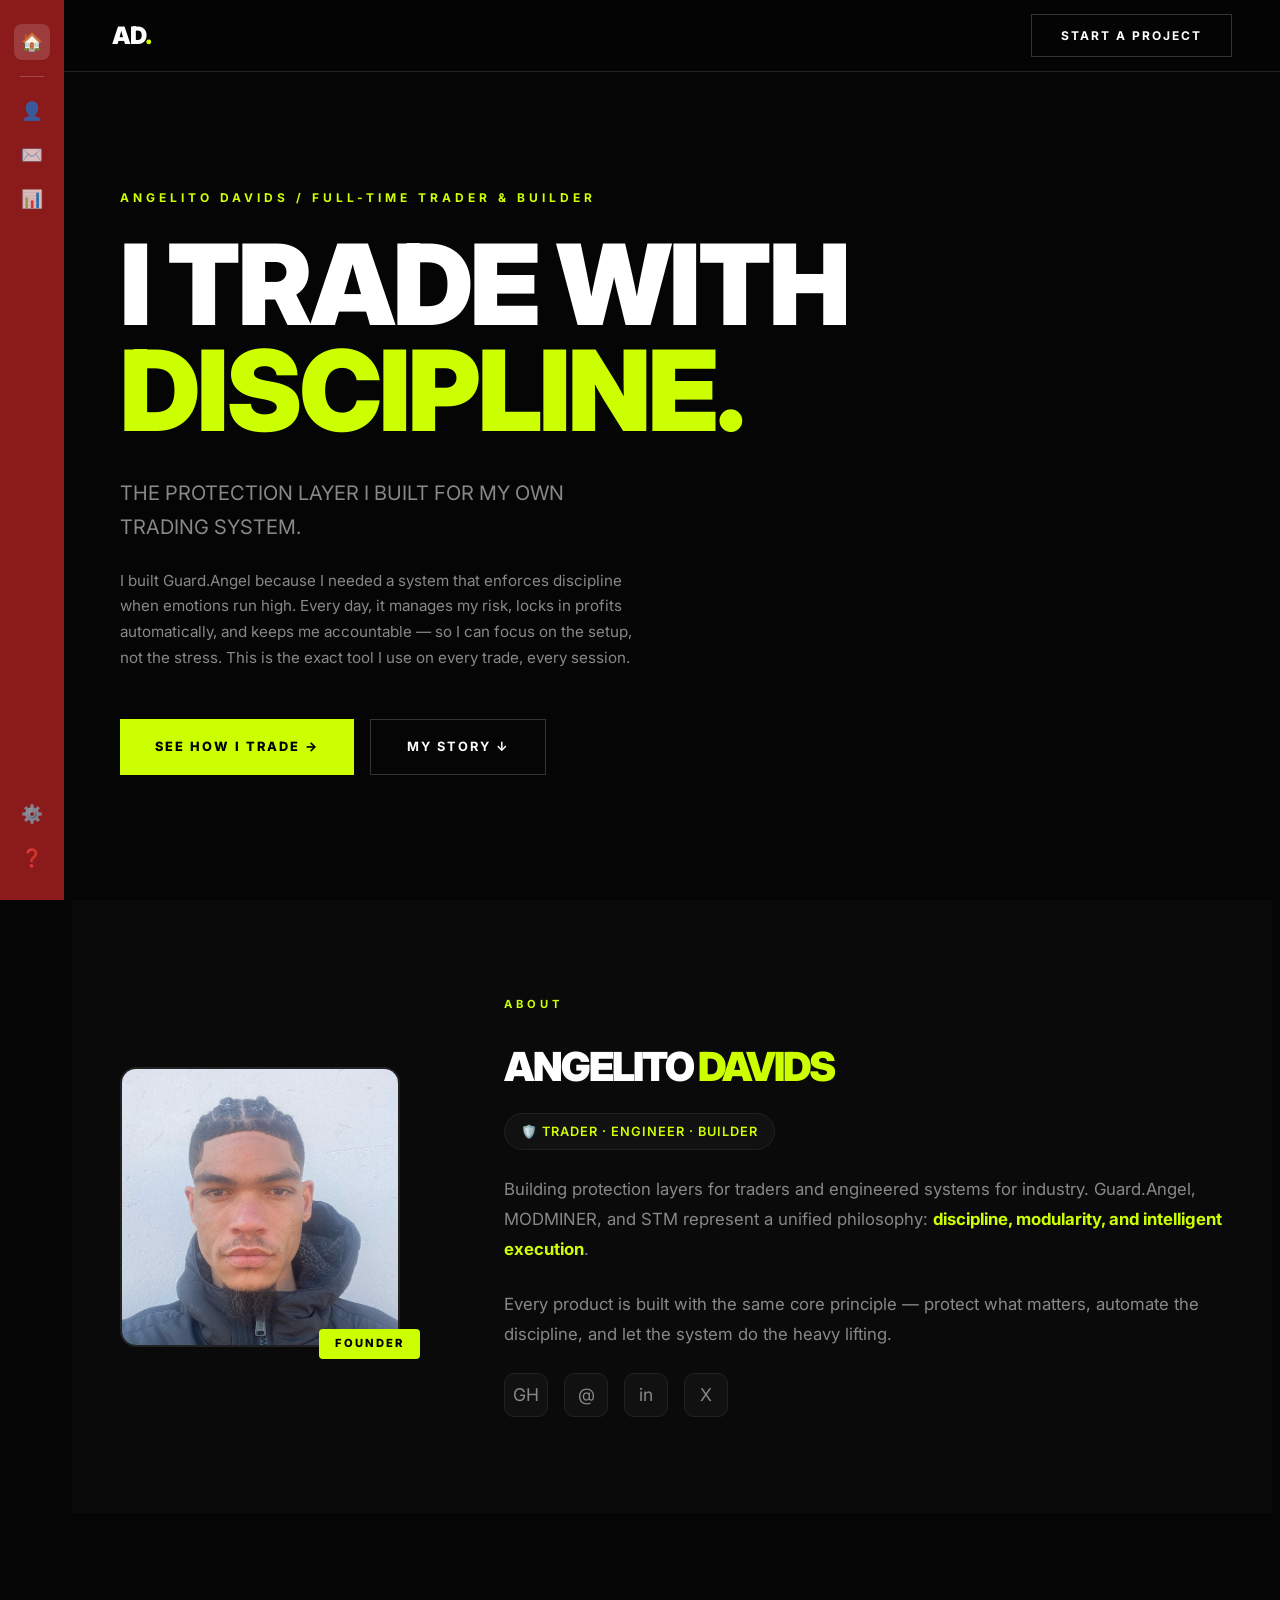
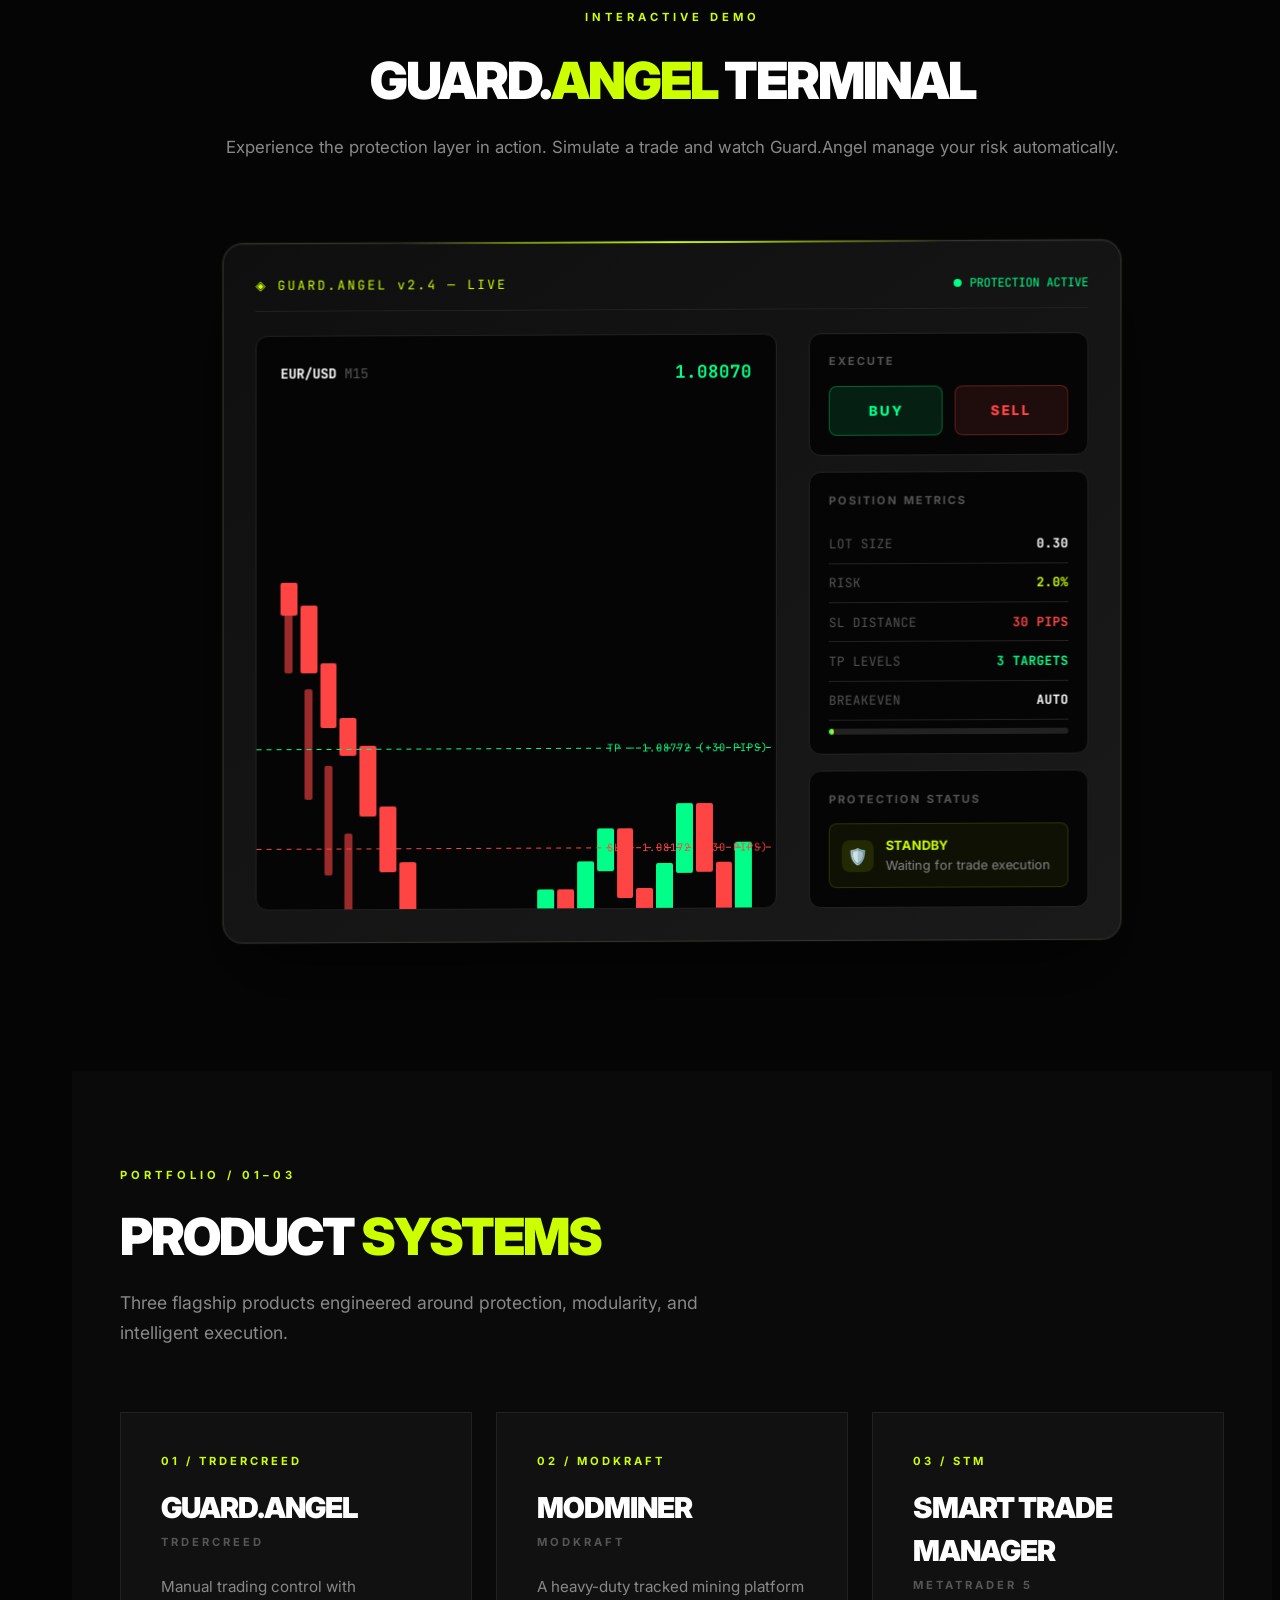
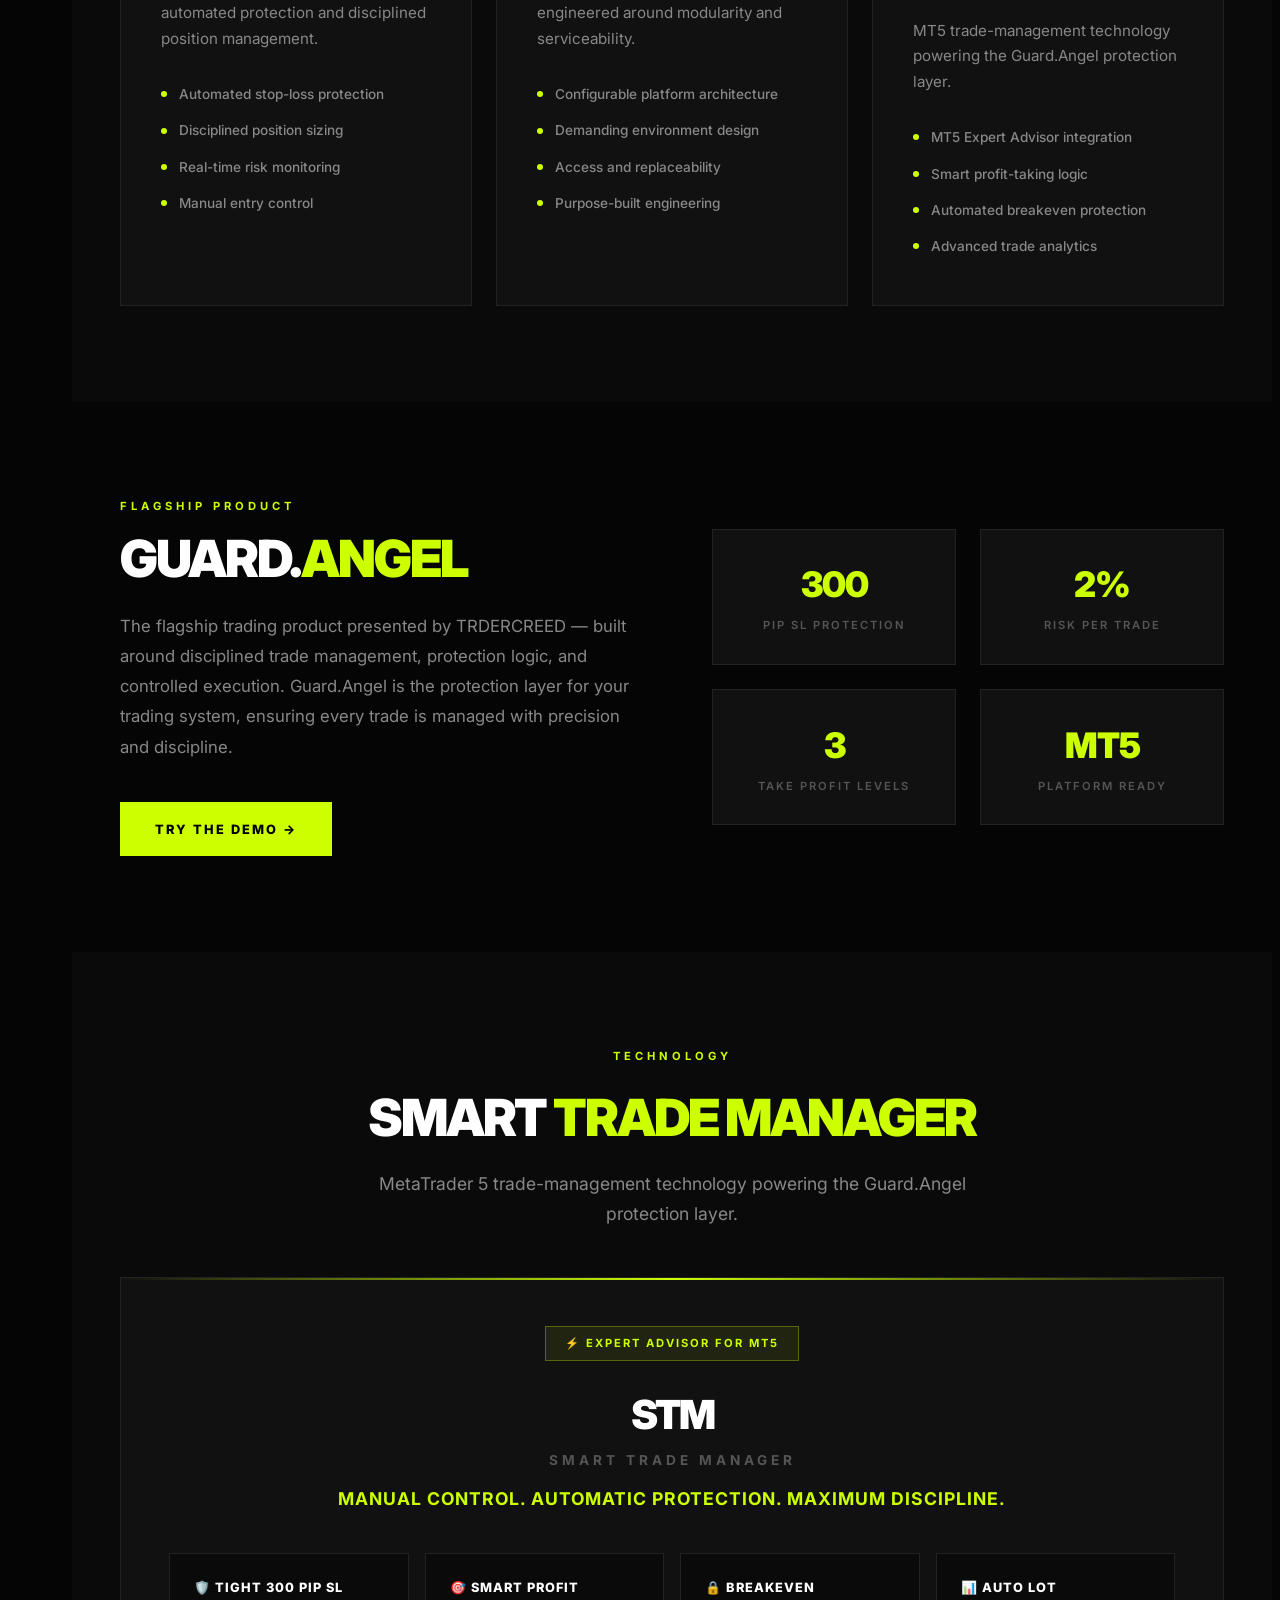
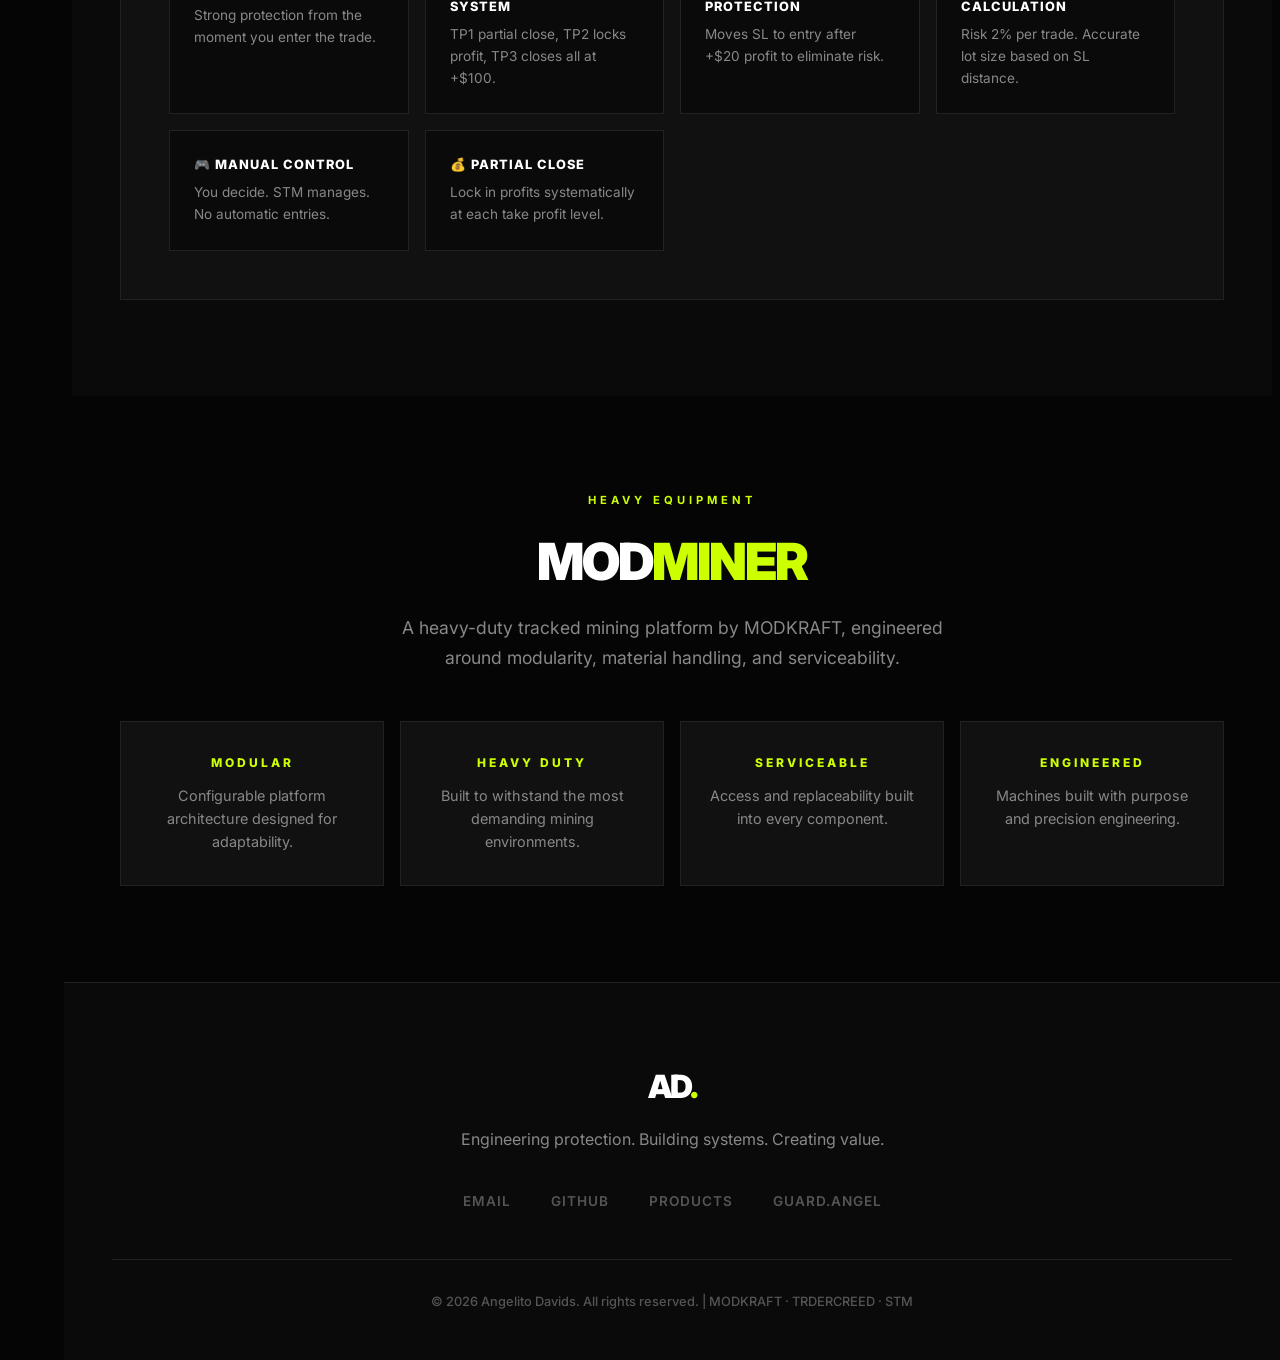
==== index (5).html @ 9dffc749 "Add files via upload" ====
<!DOCTYPE html>
<html lang="en">
<head>
    <meta charset="UTF-8">
    <meta name="viewport" content="width=device-width, initial-scale=1.0">
    <title>Angelito Davids | Guard.Angel · MODMINER · STM</title>
    <meta name="description" content="Guard.Angel trading protection, MODMINER modular mining platforms, and STM Smart Trade Manager. Built to protect.">
    <meta name="author" content="Angelito Davids">
    <meta property="og:title" content="Angelito Davids | Guard.Angel · MODMINER · STM">
    <meta property="og:description" content="The protection layer for your trading system.">
    <meta property="og:type" content="website">
    <link rel="icon" href="data:image/svg+xml,<svg xmlns=%22http://www.w3.org/2000/svg%22 viewBox=%220 0 100 100%22><text y=%22.9em%22 font-size=%2290%22>🛡️</text></svg>">
    <link rel="preconnect" href="https://fonts.googleapis.com">
    <link rel="preconnect" href="https://fonts.gstatic.com" crossorigin>
    <link href="https://fonts.googleapis.com/css2?family=Inter:wght@300;400;500;600;700;800;900&family=JetBrains+Mono:wght@400;500;700&display=swap" rel="stylesheet">
    <style>
        :root {
            --bg: #050505;
            --bg-elevated: #0a0a0a;
            --surface: #111111;
            --surface-hover: #1a1a1a;
            --lime: #ccff00;
            --lime-dim: #aacc00;
            --lime-glow: rgba(204,255,0,0.15);
            --text: #ffffff;
            --text-dim: #888888;
            --text-muted: #555555;
            --border: #222222;
            --border-light: #333333;
            --red: #ff4444;
            --green: #00ff88;
            --red-sidebar: #8b1a1a;
        }

        * { margin: 0; padding: 0; box-sizing: border-box; }
        html { scroll-behavior: smooth; }

        body {
            font-family: 'Inter', -apple-system, BlinkMacSystemFont, sans-serif;
            background: var(--bg);
            color: var(--text);
            line-height: 1.5;
            overflow-x: hidden;
            -webkit-font-smoothing: antialiased;
        }

        /* ===== SIDEBAR ===== */
        .sidebar {
            position: fixed;
            left: 0; top: 0; bottom: 0;
            width: 64px;
            background: var(--red-sidebar);
            z-index: 1000;
            display: flex;
            flex-direction: column;
            align-items: center;
            padding: 1.5rem 0;
            gap: 1.5rem;
        }
        .sidebar-icon {
            width: 36px; height: 36px;
            display: flex; align-items: center; justify-content: center;
            border-radius: 8px;
            color: rgba(255,255,255,0.7);
            font-size: 1.1rem;
            cursor: pointer;
            transition: all 0.2s;
        }
        .sidebar-icon:hover { background: rgba(255,255,255,0.1); color: #fff; }
        .sidebar-icon.active { background: rgba(255,255,255,0.15); color: #fff; }
        .sidebar-top { display: flex; flex-direction: column; gap: 0.5rem; align-items: center; }
        .sidebar-divider { width: 24px; height: 1px; background: rgba(255,255,255,0.2); margin: 0.5rem 0; }
        .sidebar-bottom { margin-top: auto; display: flex; flex-direction: column; gap: 0.5rem; align-items: center; }

        /* ===== MAIN LAYOUT ===== */
        .main { margin-left: 64px; }

        /* ===== NAVBAR ===== */
        .navbar {
            position: fixed;
            top: 0; left: 64px; right: 0;
            height: 72px;
            background: rgba(5,5,5,0.9);
            backdrop-filter: blur(20px);
            border-bottom: 1px solid var(--border);
            z-index: 999;
            display: flex;
            align-items: center;
            justify-content: space-between;
            padding: 0 3rem;
        }
        .logo { font-size: 1.5rem; font-weight: 900; letter-spacing: -1px; color: #fff; }
        .logo span { color: var(--lime); }
        .nav-cta {
            padding: 0.7rem 1.8rem;
            border: 1px solid var(--border-light);
            background: transparent;
            color: #fff;
            font-size: 0.75rem;
            font-weight: 700;
            letter-spacing: 2px;
            text-transform: uppercase;
            cursor: pointer;
            transition: all 0.3s;
            text-decoration: none;
        }
        .nav-cta:hover { border-color: var(--lime); color: var(--lime); }

        /* ===== HERO ===== */
        .hero {
            min-height: 100vh;
            display: flex;
            align-items: center;
            padding: 8rem 3rem 4rem;
            position: relative;
            background: var(--bg);
        }
        .hero-content { max-width: 900px; }
        .hero-label {
            font-size: 0.75rem; font-weight: 700; letter-spacing: 4px;
            text-transform: uppercase; color: var(--lime); margin-bottom: 1.5rem; display: block;
        }
        .hero-title {
            font-size: clamp(3.5rem, 9vw, 7rem);
            font-weight: 900; line-height: 0.95; letter-spacing: -3px; margin-bottom: 2rem;
        }
        .hero-title .white { color: #fff; display: block; }
        .hero-title .lime { color: var(--lime); display: block; }
        .hero-subtitle {
            font-size: clamp(1rem, 2vw, 1.25rem);
            color: var(--text-dim); max-width: 520px; line-height: 1.7;
            margin-bottom: 3rem; font-weight: 400;
        }
        .hero-buttons { display: flex; gap: 1rem; flex-wrap: wrap; }
        .btn-lime {
            display: inline-flex; align-items: center; gap: 0.75rem;
            padding: 1.1rem 2.2rem; background: var(--lime); color: #000;
            font-size: 0.8rem; font-weight: 800; letter-spacing: 2px;
            text-transform: uppercase; text-decoration: none; border: none;
            cursor: pointer; transition: all 0.3s;
        }
        .btn-lime:hover { background: #d4ff1a; transform: translateY(-2px); box-shadow: 0 10px 40px rgba(204,255,0,0.2); }
        .btn-dark {
            display: inline-flex; align-items: center; gap: 0.75rem;
            padding: 1.1rem 2.2rem; background: transparent; color: #fff;
            font-size: 0.8rem; font-weight: 700; letter-spacing: 2px;
            text-transform: uppercase; text-decoration: none;
            border: 1px solid var(--border-light); cursor: pointer; transition: all 0.3s;
        }
        .btn-dark:hover { border-color: var(--lime); color: var(--lime); }

        /* ===== PROFILE SECTION ===== */
        .profile-section {
            background: var(--bg-elevated);
            padding: 6rem 3rem;
        }
        .profile-inner {
            max-width: 1200px; margin: 0 auto;
            display: grid; grid-template-columns: 320px 1fr;
            gap: 4rem; align-items: center;
        }
        .profile-image-wrap {
            position: relative;
        }
        .profile-image {
            width: 280px; height: 280px;
            border-radius: 16px;
            object-fit: cover;
            border: 2px solid var(--border);
            display: block;
        }
        .profile-image-placeholder {
            width: 280px; height: 280px;
            border-radius: 16px;
            background: var(--surface);
            border: 2px dashed var(--border-light);
            display: flex; flex-direction: column;
            align-items: center; justify-content: center;
            color: var(--text-muted);
            font-size: 0.85rem;
            gap: 0.5rem;
        }
        .profile-image-placeholder svg {
            width: 48px; height: 48px;
            stroke: var(--text-muted);
        }
        .profile-image-badge {
            position: absolute;
            bottom: -12px; right: 20px;
            background: var(--lime); color: #000;
            padding: 0.4rem 1rem;
            font-size: 0.7rem; font-weight: 800;
            letter-spacing: 2px; text-transform: uppercase;
            border-radius: 4px;
        }
        .profile-text h2 {
            font-size: 2.5rem; font-weight: 900;
            letter-spacing: -2px; margin-bottom: 1rem;
        }
        .profile-text h2 span { color: var(--lime); }
        .profile-text p {
            color: var(--text-dim); line-height: 1.8;
            font-size: 1.05rem; margin-bottom: 1.5rem;
        }
        .profile-role {
            display: inline-flex; align-items: center; gap: 0.5rem;
            background: var(--surface); border: 1px solid var(--border);
            padding: 0.5rem 1rem; border-radius: 100px;
            font-size: 0.8rem; color: var(--lime);
            font-weight: 600; letter-spacing: 1px;
            margin-bottom: 1.5rem;
        }
        .profile-socials {
            display: flex; gap: 1rem; margin-top: 1.5rem;
        }
        .profile-socials a {
            width: 44px; height: 44px;
            border-radius: 10px;
            background: var(--surface);
            border: 1px solid var(--border);
            display: flex; align-items: center; justify-content: center;
            color: var(--text-dim);
            text-decoration: none;
            font-size: 1.1rem;
            transition: all 0.3s;
        }
        .profile-socials a:hover {
            border-color: var(--lime); color: var(--lime);
            transform: translateY(-2px);
        }

        /* ===== 3D PANEL SECTION ===== */
        .panel-section {
            background: var(--bg);
            padding: 6rem 3rem;
            perspective: 1200px;
            overflow: hidden;
        }
        .panel-inner {
            max-width: 1200px; margin: 0 auto;
        }
        .panel-header {
            text-align: center; margin-bottom: 3rem;
        }
        .panel-header .section-label { margin-bottom: 1rem; }
        .panel-header h2 {
            font-size: clamp(2rem, 4vw, 3.5rem);
            font-weight: 900; letter-spacing: -2px;
        }
        .panel-header h2 span { color: var(--lime); }
        .panel-header p {
            color: var(--text-dim); margin-top: 1rem;
            font-size: 1.05rem;
        }

        /* 3D Terminal */
        .terminal-3d-wrap {
            display: flex;
            justify-content: center;
            align-items: center;
            padding: 2rem 0;
            transform-style: preserve-3d;
        }
        .terminal-3d {
            width: 100%; max-width: 900px;
            background: linear-gradient(145deg, #0f0f0f, #1a1a1a);
            border: 1px solid var(--border-light);
            border-radius: 20px;
            padding: 2rem;
            position: relative;
            transform: rotateX(5deg) rotateY(-3deg);
            transform-style: preserve-3d;
            box-shadow:
                0 40px 80px rgba(0,0,0,0.6),
                0 0 0 1px rgba(204,255,0,0.05),
                inset 0 1px 0 rgba(255,255,255,0.03);
            transition: transform 0.6s ease;
        }
        .terminal-3d:hover {
            transform: rotateX(2deg) rotateY(-1deg) translateZ(20px);
        }
        .terminal-3d::before {
            content: '';
            position: absolute;
            top: -1px; left: 20%; right: 20%;
            height: 2px;
            background: linear-gradient(90deg, transparent, var(--lime), transparent);
            border-radius: 2px;
        }

        .terminal-header {
            display: flex; justify-content: space-between; align-items: center;
            margin-bottom: 1.5rem;
            padding-bottom: 1rem;
            border-bottom: 1px solid var(--border);
        }
        .terminal-title {
            font-family: 'JetBrains Mono', monospace;
            font-size: 0.8rem; color: var(--lime);
            letter-spacing: 2px;
        }
        .terminal-status {
            display: flex; align-items: center; gap: 0.5rem;
            font-size: 0.75rem; color: var(--green);
            font-family: 'JetBrains Mono', monospace;
        }
        .status-dot {
            width: 8px; height: 8px;
            background: var(--green);
            border-radius: 50%;
            animation: pulse 2s infinite;
        }
        @keyframes pulse {
            0%, 100% { opacity: 1; }
            50% { opacity: 0.4; }
        }

        .terminal-body {
            display: grid;
            grid-template-columns: 1fr 280px;
            gap: 2rem;
        }

        /* Chart Area */
        .chart-area {
            background: var(--bg);
            border-radius: 12px;
            border: 1px solid var(--border);
            padding: 1.5rem;
            position: relative;
            overflow: hidden;
            min-height: 320px;
        }
        .chart-header {
            display: flex; justify-content: space-between; align-items: center;
            margin-bottom: 1rem;
        }
        .chart-pair {
            font-family: 'JetBrains Mono', monospace;
            font-size: 0.85rem; font-weight: 700;
            color: #fff;
        }
        .chart-pair span { color: var(--text-muted); font-weight: 400; }
        .chart-price {
            font-family: 'JetBrains Mono', monospace;
            font-size: 1.1rem; font-weight: 700;
        }
        .chart-price.up { color: var(--green); }
        .chart-price.down { color: var(--red); }

        .chart-canvas {
            position: relative;
            height: 220px;
            display: flex;
            align-items: flex-end;
            gap: 3px;
            padding-bottom: 30px;
        }
        .candle {
            flex: 1;
            min-width: 8px;
            border-radius: 2px;
            position: relative;
            transition: all 0.3s;
        }
        .candle.green { background: var(--green); }
        .candle.red { background: var(--red); }
        .candle.wick {
            position: absolute;
            width: 1px;
            left: 50%;
            transform: translateX(-50%);
            background: inherit;
            opacity: 0.6;
        }

        .sl-line, .tp-line {
            position: absolute;
            left: 0; right: 0;
            height: 1px;
            font-family: 'JetBrains Mono', monospace;
            font-size: 0.65rem;
            padding: 0 8px;
            display: flex;
            align-items: center;
            justify-content: flex-end;
            letter-spacing: 1px;
        }
        .sl-line {
            background: repeating-linear-gradient(90deg, var(--red) 0, var(--red) 5px, transparent 5px, transparent 10px);
            color: var(--red);
            bottom: 60px;
        }
        .tp-line {
            background: repeating-linear-gradient(90deg, var(--green) 0, var(--green) 5px, transparent 5px, transparent 10px);
            color: var(--green);
            bottom: 160px;
        }
        .entry-line {
            position: absolute;
            left: 0; right: 0;
            height: 1px;
            background: var(--lime);
            bottom: 100px;
            font-family: 'JetBrains Mono', monospace;
            font-size: 0.65rem;
            color: var(--lime);
            display: flex;
            align-items: center;
            justify-content: flex-end;
            padding: 0 8px;
            letter-spacing: 1px;
            box-shadow: 0 0 10px rgba(204,255,0,0.3);
        }

        /* Control Panel */
        .control-panel {
            display: flex; flex-direction: column; gap: 1rem;
        }
        .panel-card {
            background: var(--bg);
            border: 1px solid var(--border);
            border-radius: 12px;
            padding: 1.2rem;
        }
        .panel-card h4 {
            font-size: 0.7rem; font-weight: 700;
            letter-spacing: 2px; text-transform: uppercase;
            color: var(--text-muted); margin-bottom: 1rem;
        }

        .trade-btns {
            display: grid; grid-template-columns: 1fr 1fr; gap: 0.75rem;
        }
        .trade-btn {
            padding: 1rem;
            border: none; border-radius: 8px;
            font-family: 'Inter', sans-serif;
            font-size: 0.85rem; font-weight: 800;
            letter-spacing: 2px; text-transform: uppercase;
            cursor: pointer;
            transition: all 0.3s;
            position: relative;
            overflow: hidden;
        }
        .trade-btn.buy {
            background: rgba(0,255,136,0.1);
            color: var(--green);
            border: 1px solid rgba(0,255,136,0.3);
        }
        .trade-btn.buy:hover {
            background: rgba(0,255,136,0.2);
            box-shadow: 0 0 20px rgba(0,255,136,0.2);
        }
        .trade-btn.sell {
            background: rgba(255,68,68,0.1);
            color: var(--red);
            border: 1px solid rgba(255,68,68,0.3);
        }
        .trade-btn.sell:hover {
            background: rgba(255,68,68,0.2);
            box-shadow: 0 0 20px rgba(255,68,68,0.2);
        }
        .trade-btn:active { transform: scale(0.97); }

        .metric-row {
            display: flex; justify-content: space-between;
            padding: 0.6rem 0;
            border-bottom: 1px solid var(--border);
            font-family: 'JetBrains Mono', monospace;
            font-size: 0.8rem;
        }
        .metric-row:last-child { border-bottom: none; }
        .metric-label { color: var(--text-muted); }
        .metric-value { color: #fff; font-weight: 700; }
        .metric-value.lime { color: var(--lime); }
        .metric-value.green { color: var(--green); }
        .metric-value.red { color: var(--red); }

        .risk-bar-wrap {
            margin-top: 0.5rem;
        }
        .risk-bar-bg {
            height: 6px;
            background: var(--border);
            border-radius: 3px;
            overflow: hidden;
        }
        .risk-bar-fill {
            height: 100%;
            width: 2%;
            background: linear-gradient(90deg, var(--green), var(--lime));
            border-radius: 3px;
            transition: width 0.5s ease;
        }

        .protection-status {
            display: flex; align-items: center; gap: 0.75rem;
            padding: 0.75rem;
            background: rgba(204,255,0,0.05);
            border: 1px solid rgba(204,255,0,0.15);
            border-radius: 8px;
            margin-top: 0.5rem;
        }
        .protection-status .icon {
            width: 32px; height: 32px;
            background: rgba(204,255,0,0.1);
            border-radius: 8px;
            display: flex; align-items: center; justify-content: center;
            font-size: 1rem;
        }
        .protection-status .text {
            font-size: 0.8rem; color: var(--text-dim);
        }
        .protection-status .text strong {
            color: var(--lime); display: block;
        }

        /* Active Trade Overlay */
        .trade-overlay {
            position: absolute;
            top: 0; left: 0; right: 0; bottom: 0;
            background: rgba(5,5,5,0.85);
            backdrop-filter: blur(4px);
            display: flex;
            flex-direction: column;
            align-items: center;
            justify-content: center;
            gap: 1rem;
            opacity: 0;
            pointer-events: none;
            transition: opacity 0.4s;
            border-radius: 12px;
            z-index: 10;
        }
        .trade-overlay.active {
            opacity: 1;
            pointer-events: all;
        }
        .trade-overlay h3 {
            font-size: 1.2rem; color: var(--lime);
            letter-spacing: 2px;
        }
        .trade-overlay .pnl {
            font-family: 'JetBrains Mono', monospace;
            font-size: 2rem; font-weight: 900;
        }
        .trade-overlay .pnl.positive { color: var(--green); }
        .trade-overlay .pnl.negative { color: var(--red); }
        .close-trade-btn {
            padding: 0.8rem 2rem;
            background: var(--lime); color: #000;
            border: none; border-radius: 8px;
            font-weight: 800; letter-spacing: 2px;
            text-transform: uppercase; cursor: pointer;
            font-size: 0.75rem;
        }

        /* ===== SECTIONS ===== */
        section { padding: 6rem 3rem; max-width: 1200px; margin: 0 auto; }
        .section-label {
            font-size: 0.7rem; font-weight: 700; letter-spacing: 4px;
            text-transform: uppercase; color: var(--lime);
            margin-bottom: 1.5rem; display: block;
        }
        .section-title {
            font-size: clamp(2rem, 4vw, 3.5rem);
            font-weight: 900; letter-spacing: -2px; line-height: 1.1; margin-bottom: 1.5rem;
        }
        .section-title .lime { color: var(--lime); }
        .section-desc { color: var(--text-dim); font-size: 1.1rem; line-height: 1.7; max-width: 600px; }

        /* ===== PRODUCTS ===== */
        .products { background: var(--bg-elevated); }
        .products-grid {
            display: grid;
            grid-template-columns: repeat(auto-fit, minmax(320px, 1fr));
            gap: 1.5rem; margin-top: 4rem;
        }
        .product-card {
            background: var(--surface); border: 1px solid var(--border);
            padding: 2.5rem; transition: all 0.4s ease; position: relative;
        }
        .product-card::before {
            content: ''; position: absolute; top: 0; left: 0;
            width: 100%; height: 2px; background: var(--lime);
            transform: scaleX(0); transform-origin: left;
            transition: transform 0.4s ease;
        }
        .product-card:hover::before { transform: scaleX(1); }
        .product-card:hover { border-color: var(--border-light); background: var(--surface-hover); }
        .product-number {
            font-size: 0.7rem; font-weight: 700; letter-spacing: 3px;
            color: var(--lime); margin-bottom: 1rem; display: block;
        }
        .product-card h3 {
            font-size: 1.8rem; font-weight: 900; letter-spacing: -1px; margin-bottom: 0.3rem;
        }
        .product-card .brand {
            font-size: 0.7rem; font-weight: 700; letter-spacing: 3px;
            color: var(--text-muted); text-transform: uppercase;
            margin-bottom: 1.5rem; display: block;
        }
        .product-card p { color: var(--text-dim); line-height: 1.7; font-size: 0.95rem; margin-bottom: 1.5rem; }
        .product-features { list-style: none; }
        .product-features li {
            padding: 0.5rem 0; color: var(--text-dim); font-size: 0.85rem;
            display: flex; align-items: center; gap: 0.75rem; font-weight: 500;
        }
        .product-features li::before {
            content: ''; width: 6px; height: 6px;
            background: var(--lime); border-radius: 50%; flex-shrink: 0;
        }

        /* ===== GUARD.ANGEL FEATURE ===== */
        .guard-section { background: var(--bg); padding: 6rem 3rem; }
        .guard-inner {
            max-width: 1200px; margin: 0 auto;
            display: grid; grid-template-columns: 1fr 1fr;
            gap: 5rem; align-items: center;
        }
        .guard-text .section-label { margin-bottom: 1rem; }
        .guard-text .section-title { margin-bottom: 1.5rem; }
        .guard-text p { color: var(--text-dim); line-height: 1.8; font-size: 1.05rem; margin-bottom: 2.5rem; }
        .guard-stats { display: grid; grid-template-columns: repeat(2, 1fr); gap: 1.5rem; }
        .stat-box {
            background: var(--surface); border: 1px solid var(--border);
            padding: 1.8rem; text-align: center; transition: all 0.3s;
        }
        .stat-box:hover { border-color: var(--lime); }
        .stat-number {
            font-size: 2.2rem; font-weight: 900; color: var(--lime);
            display: block; letter-spacing: -1px;
        }
        .stat-label {
            font-size: 0.7rem; color: var(--text-muted);
            text-transform: uppercase; letter-spacing: 2px;
            font-weight: 600; margin-top: 0.5rem;
        }

        /* ===== STM ===== */
        .stm-section { background: var(--bg-elevated); }
        .stm-visual {
            background: var(--surface); border: 1px solid var(--border);
            padding: 3rem; margin-top: 3rem; text-align: center; position: relative;
        }
        .stm-visual::before {
            content: ''; position: absolute; top: 0; left: 0; right: 0;
            height: 2px;
            background: linear-gradient(90deg, transparent, var(--lime), transparent);
        }
        .stm-badge {
            display: inline-flex; align-items: center; gap: 0.5rem;
            background: rgba(204,255,0,0.08); border: 1px solid rgba(204,255,0,0.3);
            color: var(--lime); padding: 0.5rem 1.2rem;
            font-size: 0.7rem; font-weight: 700; letter-spacing: 2px;
            text-transform: uppercase; margin-bottom: 1.5rem;
        }
        .stm-visual h3 { font-size: 2.5rem; font-weight: 900; letter-spacing: -2px; margin-bottom: 0.3rem; }
        .stm-visual .stm-sub { color: var(--text-muted); font-size: 0.85rem; font-weight: 700; letter-spacing: 4px; text-transform: uppercase; margin-bottom: 1rem; }
        .stm-tagline { color: var(--lime); font-size: 1.1rem; font-weight: 700; letter-spacing: 1px; text-transform: uppercase; margin-bottom: 2.5rem; }
        .stm-grid {
            display: grid; grid-template-columns: repeat(auto-fit, minmax(220px, 1fr));
            gap: 1rem; text-align: left; margin-top: 2rem;
        }
        .stm-item { background: var(--bg-elevated); border: 1px solid var(--border); padding: 1.5rem; transition: all 0.3s; }
        .stm-item:hover { border-color: var(--lime); }
        .stm-item h4 { font-size: 0.8rem; font-weight: 800; letter-spacing: 1px; text-transform: uppercase; color: #fff; margin-bottom: 0.5rem; }
        .stm-item p { color: var(--text-dim); font-size: 0.85rem; line-height: 1.6; }

        /* ===== MODMINER ===== */
        .modminer-section { background: var(--bg); }
        .modminer-grid { display: grid; grid-template-columns: repeat(4, 1fr); gap: 1rem; margin-top: 3rem; }
        .mod-item {
            background: var(--surface); border: 1px solid var(--border);
            padding: 2rem 1.5rem; text-align: center; transition: all 0.3s;
        }
        .mod-item:hover { border-color: var(--lime); transform: translateY(-3px); }
        .mod-item h4 { font-size: 0.75rem; font-weight: 800; letter-spacing: 3px; text-transform: uppercase; color: var(--lime); margin-bottom: 0.75rem; }
        .mod-item p { color: var(--text-dim); font-size: 0.9rem; line-height: 1.6; }

        /* ===== FOOTER ===== */
        footer {
            background: var(--bg-elevated); border-top: 1px solid var(--border);
            padding: 5rem 3rem 3rem; margin-left: 64px;
        }
        .footer-inner { max-width: 1200px; margin: 0 auto; text-align: center; }
        .footer-logo { font-size: 2rem; font-weight: 900; letter-spacing: -2px; color: #fff; margin-bottom: 1rem; }
        .footer-logo span { color: var(--lime); }
        .footer-tagline { color: var(--text-dim); margin-bottom: 2.5rem; font-size: 1rem; }
        .footer-links { display: flex; justify-content: center; gap: 2.5rem; margin-bottom: 3rem; flex-wrap: wrap; }
        .footer-links a { color: var(--text-muted); text-decoration: none; font-size: 0.85rem; font-weight: 600; letter-spacing: 1px; text-transform: uppercase; transition: color 0.3s; }
        .footer-links a:hover { color: var(--lime); }
        .footer-bottom { border-top: 1px solid var(--border); padding-top: 2rem; color: var(--text-muted); font-size: 0.8rem; font-weight: 500; }

        /* ===== ANIMATIONS ===== */
        .fade-up { opacity: 0; transform: translateY(40px); transition: opacity 0.8s ease, transform 0.8s ease; }
        .fade-up.visible { opacity: 1; transform: translateY(0); }

        /* ===== RESPONSIVE ===== */
        @media (max-width: 1024px) {
            .terminal-body { grid-template-columns: 1fr; }
            .profile-inner { grid-template-columns: 1fr; text-align: center; }
            .profile-image-wrap { display: flex; justify-content: center; }
            .profile-socials { justify-content: center; }
            .guard-inner { grid-template-columns: 1fr; gap: 3rem; }
        }
        @media (max-width: 900px) {
            .sidebar { display: none; }
            .main { margin-left: 0; }
            .navbar { left: 0; }
            footer { margin-left: 0; }
            .modminer-grid { grid-template-columns: repeat(2, 1fr); }
        }
        @media (max-width: 600px) {
            .navbar { padding: 0 1.5rem; }
            section, .hero, .guard-section, .profile-section, .panel-section { padding: 4rem 1.5rem; }
            .hero { padding-top: 5rem; }
            .hero-buttons { flex-direction: column; }
            .btn-lime, .btn-dark { width: 100%; justify-content: center; }
            .modminer-grid { grid-template-columns: 1fr; }
            .guard-stats { grid-template-columns: 1fr; }
            .products-grid { grid-template-columns: 1fr; }
            .terminal-3d { transform: none !important; padding: 1rem; }
            .trade-btns { grid-template-columns: 1fr; }
        }
    </style>
</head>
<body>
    <!-- Sidebar -->
    <aside class="sidebar">
        <div class="sidebar-top">
            <div class="sidebar-icon active" title="Home">🏠</div>
            <div class="sidebar-divider"></div>
            <div class="sidebar-icon" title="Profile">👤</div>
            <div class="sidebar-icon" title="Messages">✉️</div>
            <div class="sidebar-icon" title="Analytics">📊</div>
        </div>
        <div class="sidebar-bottom">
            <div class="sidebar-icon" title="Settings">⚙️</div>
            <div class="sidebar-icon" title="Help">❓</div>
        </div>
    </aside>

    <!-- Main Content -->
    <div class="main">
        <!-- Navbar -->
        <nav class="navbar">
            <div class="logo">AD<span>.</span></div>
            <a href="#contact" class="nav-cta">START A PROJECT</a>
        </nav>

        <!-- Hero -->
        <section class="hero">
            <div class="hero-content">
                <span class="hero-label">ANGELITO DAVIDS / FULL-TIME TRADER & BUILDER</span>
                <h1 class="hero-title">
                    <span class="white">I TRADE WITH</span>
                    <span class="lime">DISCIPLINE.</span>
                </h1>
                <p class="hero-subtitle">THE PROTECTION LAYER I BUILT FOR MY OWN TRADING SYSTEM.</p>
                <p class="hero-subtitle" style="margin-top:-1.5rem; font-size:0.95rem;">I built Guard.Angel because I needed a system that enforces discipline when emotions run high. Every day, it manages my risk, locks in profits automatically, and keeps me accountable — so I can focus on the setup, not the stress. This is the exact tool I use on every trade, every session.</p>
                <div class="hero-buttons">
                    <a href="#panel" class="btn-lime">SEE HOW I TRADE →</a>
                    <a href="#profile" class="btn-dark">MY STORY ↓</a>
                </div>
            </div>
        </section>

        <!-- Profile Section -->
        <section class="profile-section" id="profile">
            <div class="profile-inner">
                <div class="profile-image-wrap">
                    <!-- REPLACE THIS PLACEHOLDER WITH YOUR IMAGE -->
                    <!-- Upload your photo to GitHub and change src to: https://raw.githubusercontent.com/AnglelitoDavidsdev/AnglelitoDavidsdev.github.io/Launch/your-photo.jpg -->
                    <div class="profile-image-placeholder" id="profilePlaceholder" style="display:none;">
                        <svg viewBox="0 0 24 24" fill="none" stroke-width="1.5"><path d="M20 21v-2a4 4 0 0 0-4-4H8a4 4 0 0 0-4 4v2"/><circle cx="12" cy="7" r="4"/></svg>
                        <span>Upload your photo</span>
                    </div>
                    <img src="profile.png" alt="Angelito Davids" class="profile-image" id="profileImg" style="display:block;">
                    <div class="profile-image-badge">FOUNDER</div>
                </div>
                <div class="profile-text">
                    <span class="section-label">ABOUT</span>
                    <h2>ANGELITO <span>DAVIDS</span></h2>
                    <div class="profile-role">🛡️ TRADER · ENGINEER · BUILDER</div>
                    <p>Building protection layers for traders and engineered systems for industry. Guard.Angel, MODMINER, and STM represent a unified philosophy: <strong style="color:var(--lime)">discipline, modularity, and intelligent execution</strong>.</p>
                    <p>Every product is built with the same core principle — protect what matters, automate the discipline, and let the system do the heavy lifting.</p>
                    <div class="profile-socials">
                        <a href="https://github.com/AnglelitoDavidsdev" title="GitHub">GH</a>
                        <a href="mailto:contact@anglelitodavids.com" title="Email">@</a>
                        <a href="#" title="LinkedIn">in</a>
                        <a href="#" title="Twitter">X</a>
                    </div>
                </div>
            </div>
        </section>

        <!-- 3D Interactive Panel -->
        <section class="panel-section" id="panel">
            <div class="panel-inner">
                <div class="panel-header fade-up">
                    <span class="section-label">INTERACTIVE DEMO</span>
                    <h2>GUARD.<span>ANGEL</span> TERMINAL</h2>
                    <p>Experience the protection layer in action. Simulate a trade and watch Guard.Angel manage your risk automatically.</p>
                </div>

                <div class="terminal-3d-wrap fade-up">
                    <div class="terminal-3d" id="terminal3d">
                        <div class="terminal-header">
                            <span class="terminal-title">◈ GUARD.ANGEL v2.4 — LIVE</span>
                            <div class="terminal-status">
                                <span class="status-dot"></span>
                                <span>PROTECTION ACTIVE</span>
                            </div>
                        </div>

                        <div class="terminal-body">
                            <!-- Chart -->
                            <div class="chart-area">
                                <div class="chart-header">
                                    <span class="chart-pair">EUR/USD <span>M15</span></span>
                                    <span class="chart-price up" id="livePrice">1.08472</span>
                                </div>
                                <div class="chart-canvas" id="chartCanvas">
                                    <!-- Candles generated by JS -->
                                </div>
                                <div class="sl-line" id="slLine">SL — 1.08172 (-30 PIPS)</div>
                                <div class="entry-line" id="entryLine" style="display:none;">ENTRY — <span id="entryPrice">1.08472</span></div>
                                <div class="tp-line" id="tpLine">TP — 1.08772 (+30 PIPS)</div>

                                <div class="trade-overlay" id="tradeOverlay">
                                    <h3>🔒 TRADE PROTECTED</h3>
                                    <div class="pnl positive" id="pnlDisplay">+$0.00</div>
                                    <p style="color:var(--text-muted); font-size:0.8rem;">Guard.Angel managing risk automatically</p>
                                    <button class="close-trade-btn" onclick="closeTrade()">CLOSE POSITION</button>
                                </div>
                            </div>

                            <!-- Controls -->
                            <div class="control-panel">
                                <div class="panel-card">
                                    <h4>EXECUTE</h4>
                                    <div class="trade-btns">
                                        <button class="trade-btn buy" onclick="openTrade('buy')">BUY</button>
                                        <button class="trade-btn sell" onclick="openTrade('sell')">SELL</button>
                                    </div>
                                </div>

                                <div class="panel-card">
                                    <h4>POSITION METRICS</h4>
                                    <div class="metric-row">
                                        <span class="metric-label">LOT SIZE</span>
                                        <span class="metric-value" id="lotSize">0.30</span>
                                    </div>
                                    <div class="metric-row">
                                        <span class="metric-label">RISK</span>
                                        <span class="metric-value lime" id="riskPct">2.0%</span>
                                    </div>
                                    <div class="metric-row">
                                        <span class="metric-label">SL DISTANCE</span>
                                        <span class="metric-value red" id="slDist">30 PIPS</span>
                                    </div>
                                    <div class="metric-row">
                                        <span class="metric-label">TP LEVELS</span>
                                        <span class="metric-value green">3 TARGETS</span>
                                    </div>
                                    <div class="metric-row">
                                        <span class="metric-label">BREAKEVEN</span>
                                        <span class="metric-value" id="beStatus">AUTO</span>
                                    </div>
                                    <div class="risk-bar-wrap">
                                        <div class="risk-bar-bg"><div class="risk-bar-fill" id="riskBar"></div></div>
                                    </div>
                                </div>

                                <div class="panel-card">
                                    <h4>PROTECTION STATUS</h4>
                                    <div class="protection-status" id="protStatus">
                                        <div class="icon">🛡️</div>
                                        <div class="text">
                                            <strong>STANDBY</strong>
                                            Waiting for trade execution
                                        </div>
                                    </div>
                                </div>
                            </div>
                        </div>
                    </div>
                </div>
            </div>
        </section>

        <!-- Products -->
        <section id="products" class="products">
            <div class="fade-up">
                <span class="section-label">PORTFOLIO / 01–03</span>
                <h2 class="section-title">PRODUCT <span class="lime">SYSTEMS</span></h2>
                <p class="section-desc">Three flagship products engineered around protection, modularity, and intelligent execution.</p>
            </div>

            <div class="products-grid">
                <div class="product-card fade-up">
                    <span class="product-number">01 / TRDERCREED</span>
                    <h3>GUARD.ANGEL</h3>
                    <span class="brand">TRDERCREED</span>
                    <p>Manual trading control with automated protection and disciplined position management.</p>
                    <ul class="product-features">
                        <li>Automated stop-loss protection</li>
                        <li>Disciplined position sizing</li>
                        <li>Real-time risk monitoring</li>
                        <li>Manual entry control</li>
                    </ul>
                </div>

                <div class="product-card fade-up">
                    <span class="product-number">02 / MODKRAFT</span>
                    <h3>MODMINER</h3>
                    <span class="brand">MODKRAFT</span>
                    <p>A heavy-duty tracked mining platform engineered around modularity and serviceability.</p>
                    <ul class="product-features">
                        <li>Configurable platform architecture</li>
                        <li>Demanding environment design</li>
                        <li>Access and replaceability</li>
                        <li>Purpose-built engineering</li>
                    </ul>
                </div>

                <div class="product-card fade-up">
                    <span class="product-number">03 / STM</span>
                    <h3>SMART TRADE MANAGER</h3>
                    <span class="brand">METATRADER 5</span>
                    <p>MT5 trade-management technology powering the Guard.Angel protection layer.</p>
                    <ul class="product-features">
                        <li>MT5 Expert Advisor integration</li>
                        <li>Smart profit-taking logic</li>
                        <li>Automated breakeven protection</li>
                        <li>Advanced trade analytics</li>
                    </ul>
                </div>
            </div>
        </section>

        <!-- Guard.Angel Deep Dive -->
        <section id="guard" class="guard-section">
            <div class="guard-inner">
                <div class="guard-text fade-up">
                    <span class="section-label">FLAGSHIP PRODUCT</span>
                    <h2 class="section-title">GUARD.<span class="lime">ANGEL</span></h2>
                    <p>The flagship trading product presented by TRDERCREED — built around disciplined trade management, protection logic, and controlled execution. Guard.Angel is the protection layer for your trading system, ensuring every trade is managed with precision and discipline.</p>
                    <a href="#panel" class="btn-lime">TRY THE DEMO →</a>
                </div>
                <div class="guard-stats fade-up">
                    <div class="stat-box">
                        <span class="stat-number">300</span>
                        <span class="stat-label">PIP SL PROTECTION</span>
                    </div>
                    <div class="stat-box">
                        <span class="stat-number">2%</span>
                        <span class="stat-label">RISK PER TRADE</span>
                    </div>
                    <div class="stat-box">
                        <span class="stat-number">3</span>
                        <span class="stat-label">TAKE PROFIT LEVELS</span>
                    </div>
                    <div class="stat-box">
                        <span class="stat-number">MT5</span>
                        <span class="stat-label">PLATFORM READY</span>
                    </div>
                </div>
            </div>
        </section>

        <!-- STM -->
        <section id="stm" class="stm-section">
            <div class="fade-up" style="text-align:center;">
                <span class="section-label">TECHNOLOGY</span>
                <h2 class="section-title">SMART <span class="lime">TRADE MANAGER</span></h2>
                <p class="section-desc" style="margin:0 auto;">MetaTrader 5 trade-management technology powering the Guard.Angel protection layer.</p>
            </div>

            <div class="stm-visual fade-up">
                <div class="stm-badge">⚡ EXPERT ADVISOR FOR MT5</div>
                <h3>STM</h3>
                <p class="stm-sub">SMART TRADE MANAGER</p>
                <p class="stm-tagline">MANUAL CONTROL. AUTOMATIC PROTECTION. MAXIMUM DISCIPLINE.</p>

                <div class="stm-grid">
                    <div class="stm-item">
                        <h4>🛡️ TIGHT 300 PIP SL</h4>
                        <p>Strong protection from the moment you enter the trade.</p>
                    </div>
                    <div class="stm-item">
                        <h4>🎯 SMART PROFIT SYSTEM</h4>
                        <p>TP1 partial close, TP2 locks profit, TP3 closes all at +$100.</p>
                    </div>
                    <div class="stm-item">
                        <h4>🔒 BREAKEVEN PROTECTION</h4>
                        <p>Moves SL to entry after +$20 profit to eliminate risk.</p>
                    </div>
                    <div class="stm-item">
                        <h4>📊 AUTO LOT CALCULATION</h4>
                        <p>Risk 2% per trade. Accurate lot size based on SL distance.</p>
                    </div>
                    <div class="stm-item">
                        <h4>🎮 MANUAL CONTROL</h4>
                        <p>You decide. STM manages. No automatic entries.</p>
                    </div>
                    <div class="stm-item">
                        <h4>💰 PARTIAL CLOSE</h4>
                        <p>Lock in profits systematically at each take profit level.</p>
                    </div>
                </div>
            </div>
        </section>

        <!-- MODMINER -->
        <section id="modminer" class="modminer-section">
            <div class="fade-up" style="text-align:center;">
                <span class="section-label">HEAVY EQUIPMENT</span>
                <h2 class="section-title">MOD<span class="lime">MINER</span></h2>
                <p class="section-desc" style="margin:0 auto;">A heavy-duty tracked mining platform by MODKRAFT, engineered around modularity, material handling, and serviceability.</p>
            </div>

            <div class="modminer-grid fade-up">
                <div class="mod-item">
                    <h4>MODULAR</h4>
                    <p>Configurable platform architecture designed for adaptability.</p>
                </div>
                <div class="mod-item">
                    <h4>HEAVY DUTY</h4>
                    <p>Built to withstand the most demanding mining environments.</p>
                </div>
                <div class="mod-item">
                    <h4>SERVICEABLE</h4>
                    <p>Access and replaceability built into every component.</p>
                </div>
                <div class="mod-item">
                    <h4>ENGINEERED</h4>
                    <p>Machines built with purpose and precision engineering.</p>
                </div>
            </div>
        </section>
    </div>

    <!-- Footer -->
    <footer id="contact">
        <div class="footer-inner">
            <div class="footer-logo">AD<span>.</span></div>
            <p class="footer-tagline">Engineering protection. Building systems. Creating value.</p>
            <div class="footer-links">
                <a href="mailto:contact@anglelitodavids.com">Email</a>
                <a href="https://github.com/AnglelitoDavidsdev">GitHub</a>
                <a href="#products">Products</a>
                <a href="#guard">Guard.Angel</a>
            </div>
            <div class="footer-bottom">
                <p>© 2026 Angelito Davids. All rights reserved. | MODKRAFT · TRDERCREED · STM</p>
            </div>
        </div>
    </footer>

    <script>
        // ===== SCROLL ANIMATIONS =====
        const observer = new IntersectionObserver((entries) => {
            entries.forEach(entry => {
                if (entry.isIntersecting) entry.target.classList.add('visible');
            });
        }, { threshold: 0.1, rootMargin: '0px 0px -50px 0px' });
        document.querySelectorAll('.fade-up').forEach(el => observer.observe(el));

        // ===== SMOOTH SCROLL =====
        document.querySelectorAll('a[href^="#"]').forEach(anchor => {
            anchor.addEventListener('click', function(e) {
                e.preventDefault();
                const target = document.querySelector(this.getAttribute('href'));
                if (target) target.scrollIntoView({ behavior: 'smooth', block: 'start' });
            });
        });

        // ===== 3D TILT EFFECT =====
        const terminal = document.getElementById('terminal3d');
        const terminalWrap = document.querySelector('.terminal-3d-wrap');
        if (terminalWrap && window.innerWidth > 900) {
            terminalWrap.addEventListener('mousemove', (e) => {
                const rect = terminalWrap.getBoundingClientRect();
                const x = (e.clientX - rect.left) / rect.width - 0.5;
                const y = (e.clientY - rect.top) / rect.height - 0.5;
                terminal.style.transform = `rotateX(${5 - y * 6}deg) rotateY(${-3 + x * 6}deg) translateZ(20px)`;
            });
            terminalWrap.addEventListener('mouseleave', () => {
                terminal.style.transform = 'rotateX(5deg) rotateY(-3deg)';
            });
        }

        // ===== CHART GENERATION =====
        const canvas = document.getElementById('chartCanvas');
        const candleCount = 24;
        let candles = [];
        let currentPrice = 1.08472;
        let tradeActive = false;
        let tradeDirection = null;
        let entryPrice = 0;
        let pnl = 0;
        let priceInterval;

        function generateCandles() {
            canvas.innerHTML = '';
            candles = [];
            let price = 1.08200;
            for (let i = 0; i < candleCount; i++) {
                const change = (Math.random() - 0.48) * 0.00080;
                const open = price;
                const close = price + change;
                const high = Math.max(open, close) + Math.random() * 0.00030;
                const low = Math.min(open, close) - Math.random() * 0.00030;
                const isGreen = close >= open;

                candles.push({ open, close, high, low, isGreen });
                price = close;

                const candleEl = document.createElement('div');
                candleEl.className = `candle ${isGreen ? 'green' : 'red'}`;
                candleEl.style.height = `${Math.abs(close - open) * 200000 + 10}px`;
                candleEl.style.marginBottom = `${Math.min(open, close) * 200000 - 216400}px`;

                const wick = document.createElement('div');
                wick.className = 'candle wick';
                wick.style.height = `${(high - low) * 200000}px`;
                wick.style.bottom = `${low * 200000 - 216400}px`;
                wick.style.background = isGreen ? 'var(--green)' : 'var(--red)';

                candleEl.appendChild(wick);
                canvas.appendChild(candleEl);
            }
            currentPrice = price;
            updatePriceDisplay();
        }

        function updatePriceDisplay() {
            const el = document.getElementById('livePrice');
            el.textContent = currentPrice.toFixed(5);
            if (tradeActive) {
                const diff = tradeDirection === 'buy' 
                    ? (currentPrice - entryPrice) * 100000 
                    : (entryPrice - currentPrice) * 100000;
                el.className = diff >= 0 ? 'chart-price up' : 'chart-price down';
            }
        }

        function animatePrice() {
            if (!tradeActive) return;
            const change = (Math.random() - 0.45) * 0.00015;
            currentPrice += change;
            updatePriceDisplay();

            if (tradeActive) {
                const pipDiff = tradeDirection === 'buy' 
                    ? (currentPrice - entryPrice) * 100000 
                    : (entryPrice - currentPrice) * 100000;
                pnl = pipDiff * 3; // $3 per pip approx for 0.3 lot
                const pnlEl = document.getElementById('pnlDisplay');
                pnlEl.textContent = (pnl >= 0 ? '+$' : '-$') + Math.abs(pnl).toFixed(2);
                pnlEl.className = pnl >= 0 ? 'pnl positive' : 'pnl negative';

                // Auto breakeven
                if (pipDiff >= 20 && document.getElementById('beStatus').textContent === 'AUTO') {
                    document.getElementById('beStatus').textContent = 'LOCKED';
                    document.getElementById('beStatus').className = 'metric-value lime';
                    document.getElementById('slLine').textContent = 'SL — BREAKEVEN ✓';
                    document.getElementById('slLine').style.color = 'var(--lime)';
                    document.getElementById('slLine').style.background = 'repeating-linear-gradient(90deg, var(--lime) 0, var(--lime) 5px, transparent 5px, transparent 10px)';
                    updateProtectionStatus('🟢', 'BREAKEVEN LOCKED', 'Stop-loss moved to entry price. Risk eliminated.');
                }

                // TP hit simulation
                if (pipDiff >= 30) {
                    updateProtectionStatus('🎯', 'TP1 HIT — PARTIAL CLOSE', 'Securing profits. SL moved to +10 pips.');
                }
            }
        }

        function updateProtectionStatus(icon, strong, text) {
            const el = document.getElementById('protStatus');
            el.innerHTML = `<div class="icon">${icon}</div><div class="text"><strong>${strong}</strong>${text}</div>`;
        }

        function openTrade(direction) {
            if (tradeActive) return;
            tradeActive = true;
            tradeDirection = direction;
            entryPrice = currentPrice;

            document.getElementById('entryPrice').textContent = entryPrice.toFixed(5);
            document.getElementById('entryLine').style.display = 'flex';
            document.getElementById('tradeOverlay').classList.add('active');
            document.getElementById('riskBar').style.width = '2%';
            document.getElementById('beStatus').textContent = 'AUTO';
            document.getElementById('beStatus').className = 'metric-value';

            const slPips = 30;
            const tpPips = 30;
            const slPrice = direction === 'buy' ? entryPrice - slPips * 0.0001 : entryPrice + slPips * 0.0001;
            const tpPrice = direction === 'buy' ? entryPrice + tpPips * 0.0001 : entryPrice - tpPips * 0.0001;

            document.getElementById('slLine').textContent = `SL — ${slPrice.toFixed(5)} (-${slPips} PIPS)`;
            document.getElementById('slLine').style.color = 'var(--red)';
            document.getElementById('slLine').style.background = 'repeating-linear-gradient(90deg, var(--red) 0, var(--red) 5px, transparent 5px, transparent 10px)';
            document.getElementById('tpLine').textContent = `TP — ${tpPrice.toFixed(5)} (+${tpPips} PIPS)`;

            updateProtectionStatus('🛡️', 'PROTECTION ACTIVE', `Guard.Angel managing ${direction.toUpperCase()} position. 2% risk locked.`);

            priceInterval = setInterval(animatePrice, 800);
        }

        function closeTrade() {
            tradeActive = false;
            clearInterval(priceInterval);
            document.getElementById('tradeOverlay').classList.remove('active');
            document.getElementById('entryLine').style.display = 'none';
            document.getElementById('beStatus').textContent = 'AUTO';
            document.getElementById('beStatus').className = 'metric-value';
            document.getElementById('slLine').textContent = 'SL — 1.08172 (-30 PIPS)';
            document.getElementById('slLine').style.color = 'var(--red)';
            document.getElementById('slLine').style.background = 'repeating-linear-gradient(90deg, var(--red) 0, var(--red) 5px, transparent 5px, transparent 10px)';
            updateProtectionStatus('🛡️', 'STANDBY', 'Waiting for trade execution');
            pnl = 0;
        }

        // Init
        generateCandles();
        setInterval(() => {
            if (!tradeActive) {
                const change = (Math.random() - 0.5) * 0.00010;
                currentPrice += change;
                updatePriceDisplay();
            }
        }, 1500);
    </script>
</body>
</html>
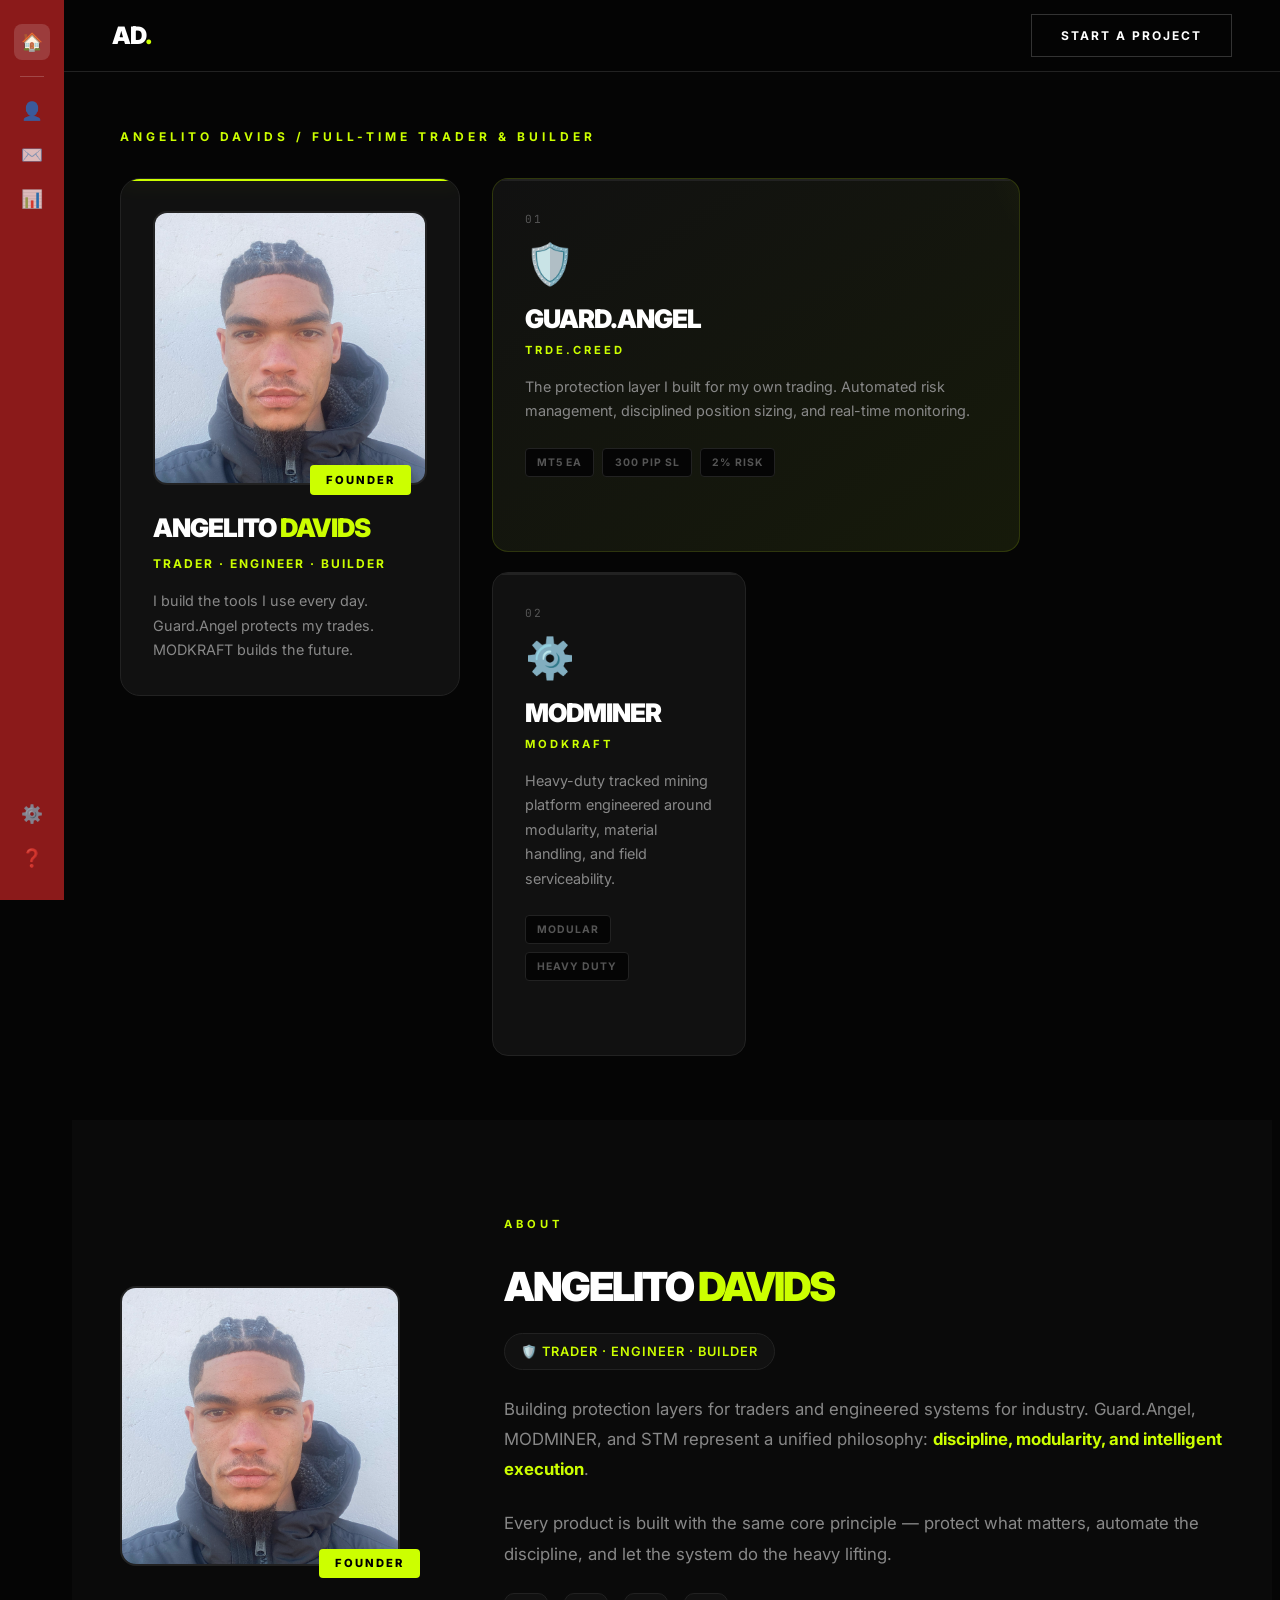
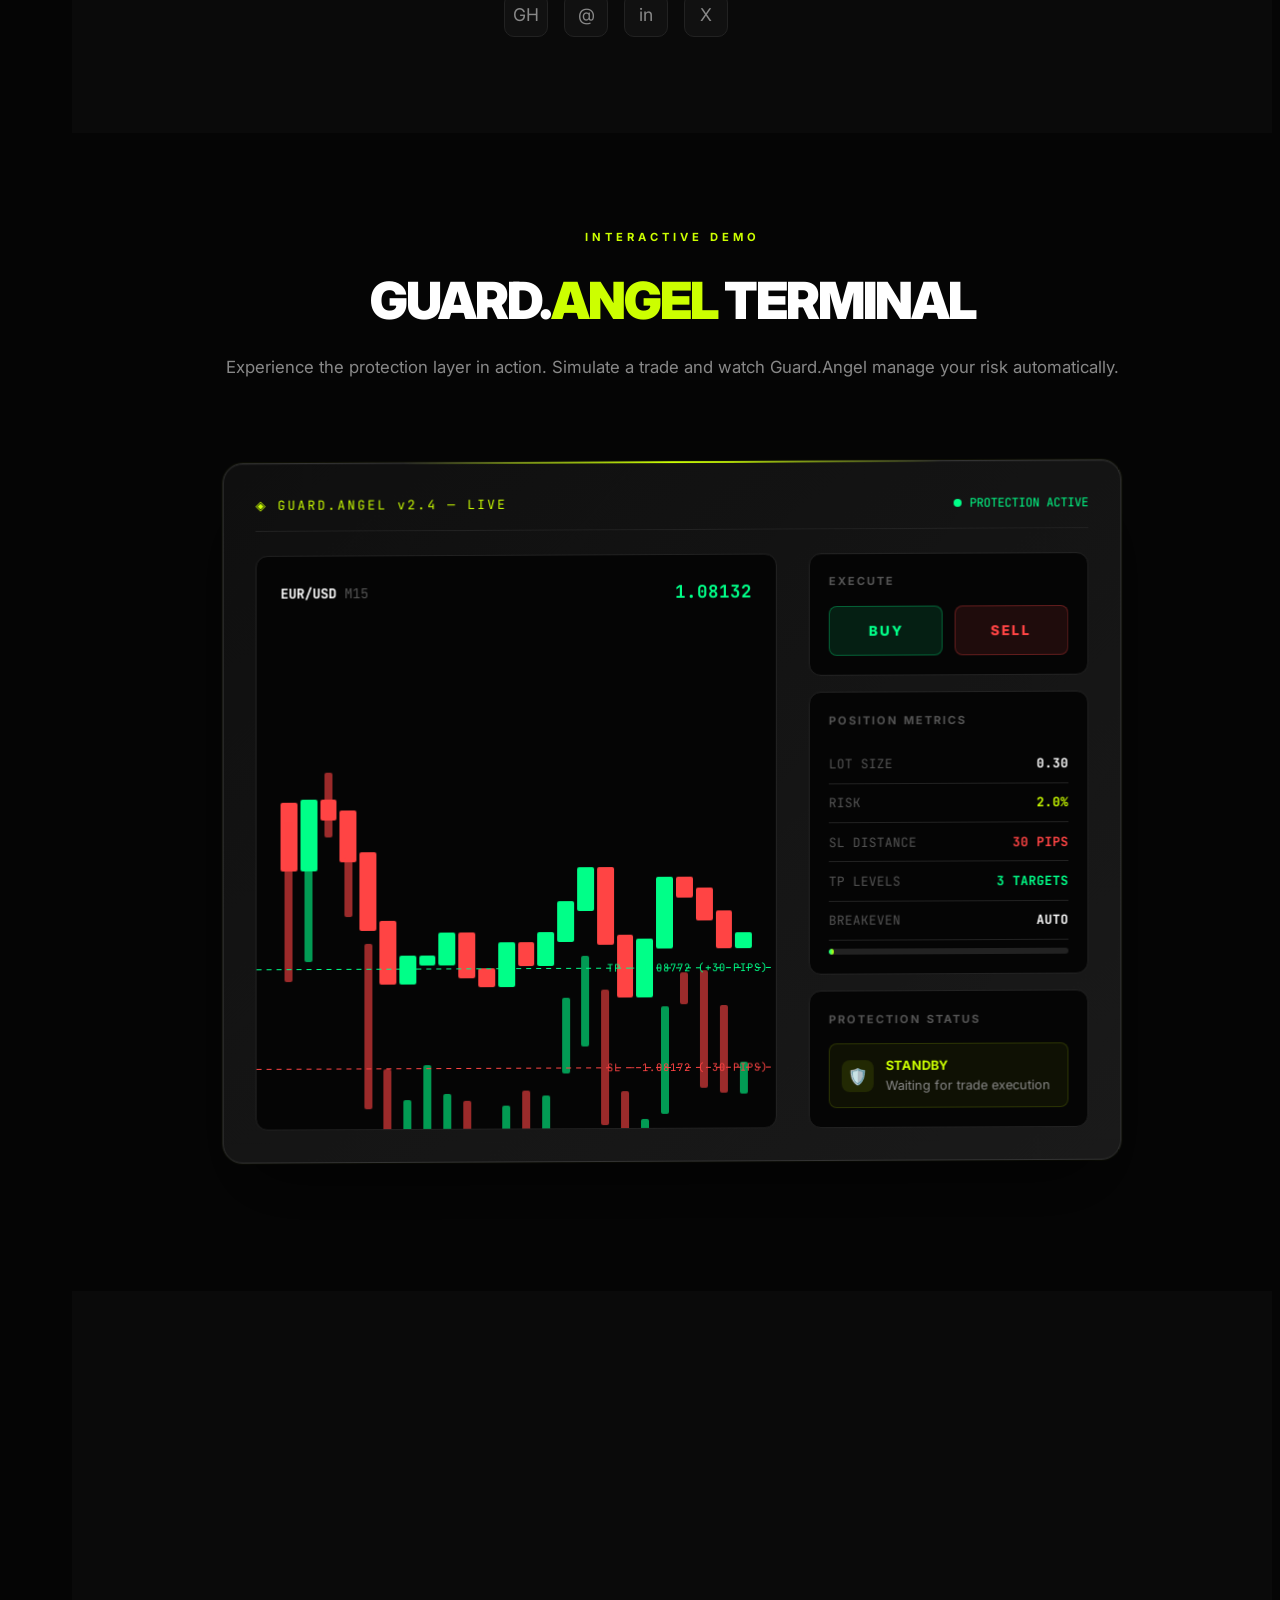
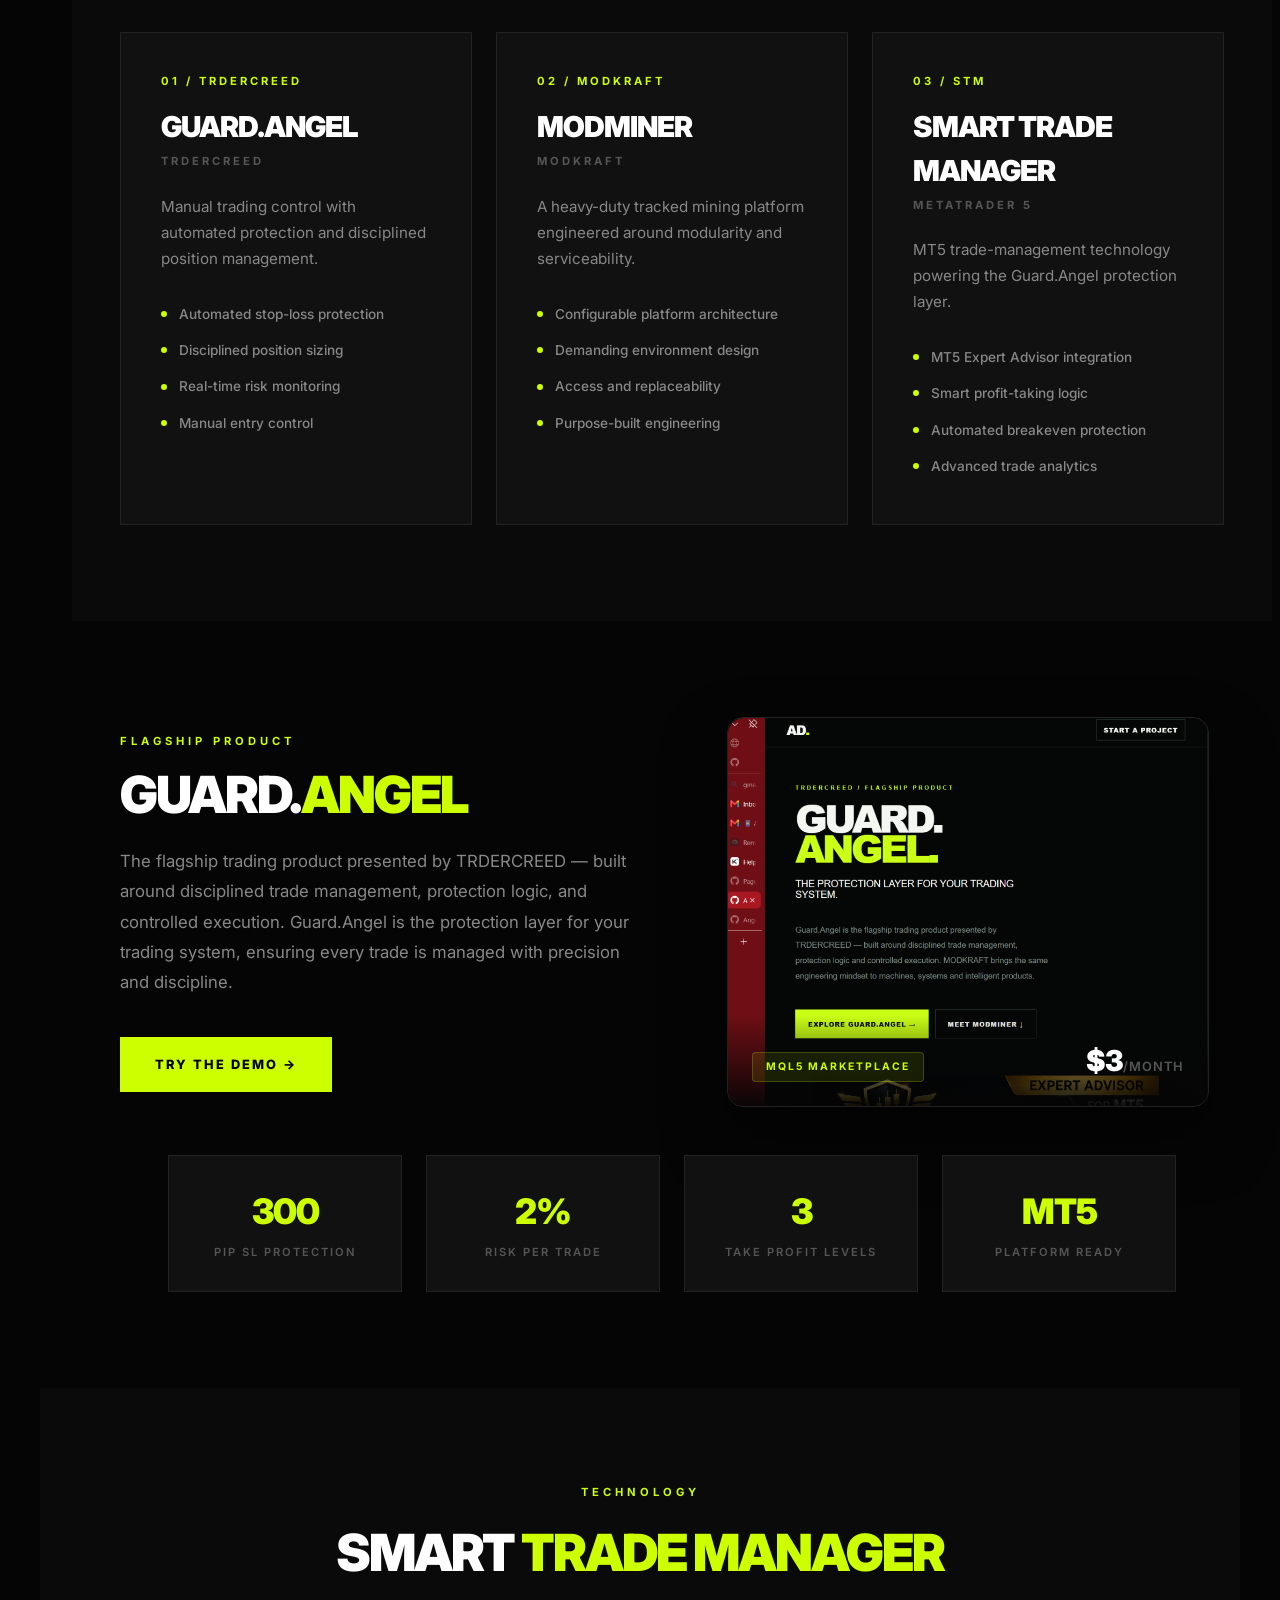
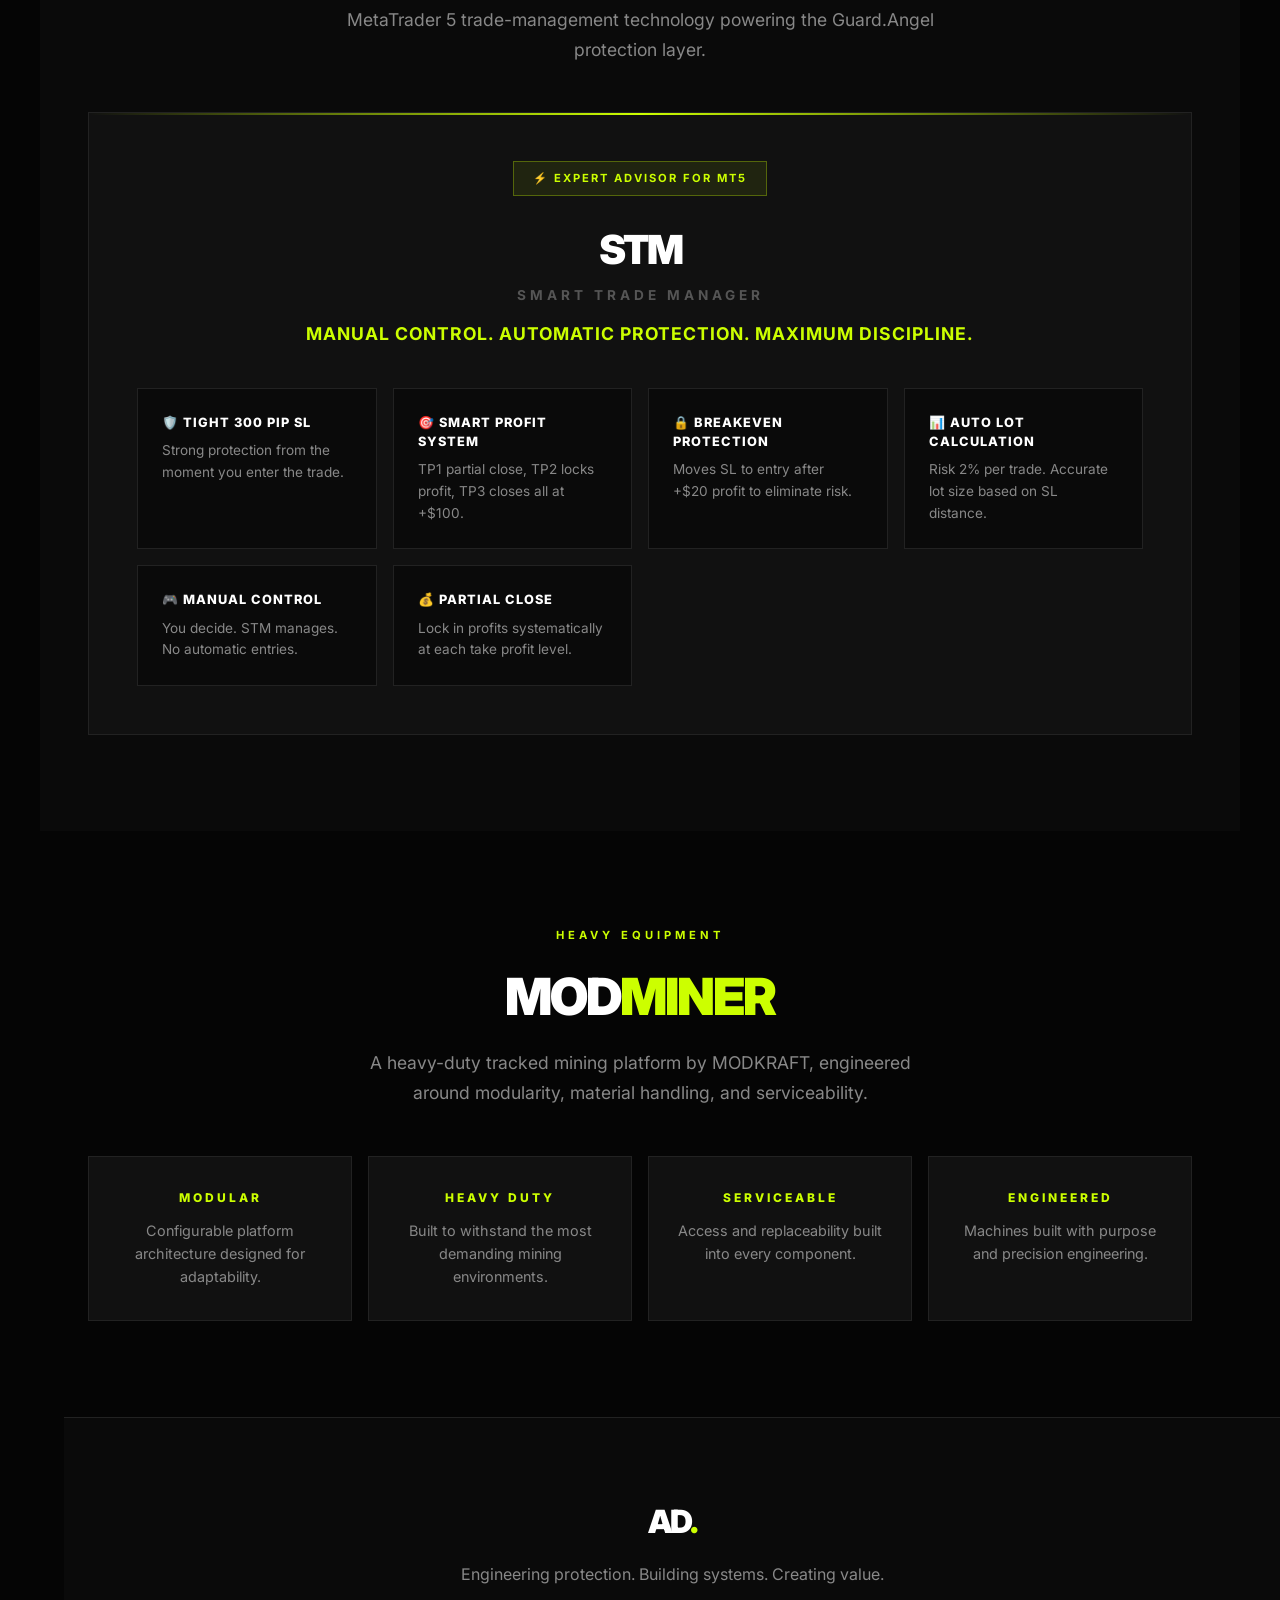
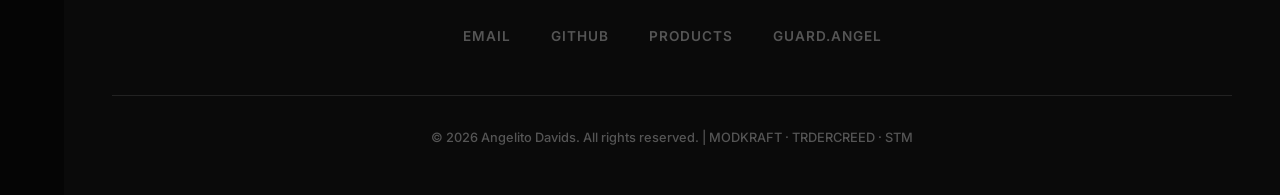
==== commit 1cf72182: "Enhance hero showcase and guard visual styles Added styles for hero showcase and guard visual compon" ====
--- a/index (5).html
+++ b/index (5).html
@@ -612,6 +612,81 @@
             background: var(--lime); border-radius: 50%; flex-shrink: 0;
         }
 
+        /* ===== GUARD VISUAL ===== */
+        .guard-visual {
+            display: flex;
+            align-items: center;
+            justify-content: center;
+        }
+
+        .guard-cover-wrap {
+            position: relative;
+            border-radius: 16px;
+            overflow: hidden;
+            border: 1px solid var(--border);
+            box-shadow: 0 30px 60px rgba(0,0,0,0.5);
+            transition: all 0.4s;
+        }
+
+        .guard-cover-wrap:hover {
+            transform: translateY(-4px);
+            box-shadow: 0 40px 80px rgba(0,0,0,0.6), 0 0 40px rgba(204,255,0,0.05);
+            border-color: var(--border-light);
+        }
+
+        .guard-cover {
+            width: 100%;
+            max-width: 480px;
+            display: block;
+            border-radius: 16px;
+        }
+
+        .guard-cover-overlay {
+            position: absolute;
+            bottom: 0;
+            left: 0;
+            right: 0;
+            padding: 1.5rem;
+            background: linear-gradient(transparent, rgba(5,5,5,0.95));
+            display: flex;
+            justify-content: space-between;
+            align-items: flex-end;
+        }
+
+        .guard-cover-badge {
+            font-size: 0.65rem;
+            font-weight: 700;
+            letter-spacing: 2px;
+            color: var(--lime);
+            background: rgba(204,255,0,0.1);
+            border: 1px solid rgba(204,255,0,0.2);
+            padding: 0.4rem 0.8rem;
+            border-radius: 4px;
+        }
+
+        .guard-cover-price {
+            font-size: 1.8rem;
+            font-weight: 900;
+            color: #fff;
+            letter-spacing: -1px;
+        }
+
+        .guard-cover-price span {
+            font-size: 0.8rem;
+            font-weight: 600;
+            color: var(--text-muted);
+            letter-spacing: 1px;
+        }
+
+        .guard-stats-row {
+            max-width: 1200px;
+            margin: 3rem auto 0;
+            display: grid;
+            grid-template-columns: repeat(4, 1fr);
+            gap: 1.5rem;
+            padding: 0 3rem;
+        }
+
         /* ===== GUARD.ANGEL FEATURE ===== */
         .guard-section { background: var(--bg); padding: 6rem 3rem; }
         .guard-inner {
@@ -697,6 +772,236 @@
         .fade-up { opacity: 0; transform: translateY(40px); transition: opacity 0.8s ease, transform 0.8s ease; }
         .fade-up.visible { opacity: 1; transform: translateY(0); }
 
+        /* ===== HERO SHOWCASE ===== */
+        .hero-showcase {
+            display: grid;
+            grid-template-columns: 340px 1fr;
+            gap: 2rem;
+            margin-top: 2rem;
+            align-items: start;
+        }
+
+        .hero-photo-card {
+            background: var(--surface);
+            border: 1px solid var(--border);
+            border-radius: 20px;
+            padding: 2rem;
+            position: relative;
+            overflow: hidden;
+            transition: all 0.4s;
+        }
+
+        .hero-photo-card::before {
+            content: '';
+            position: absolute;
+            top: 0; left: 0; right: 0;
+            height: 2px;
+            background: var(--lime);
+            box-shadow: 0 0 20px rgba(204,255,0,0.3);
+        }
+
+        .hero-photo-card:hover {
+            border-color: var(--border-light);
+            transform: translateY(-4px);
+        }
+
+        .hero-photo-wrap {
+            position: relative;
+            margin-bottom: 1.5rem;
+        }
+
+        .hero-photo {
+            width: 100%;
+            aspect-ratio: 1;
+            object-fit: cover;
+            border-radius: 14px;
+            display: block;
+            border: 2px solid var(--border);
+        }
+
+        .hero-photo-badge {
+            position: absolute;
+            bottom: -10px;
+            right: 1rem;
+            background: var(--lime);
+            color: #000;
+            padding: 0.4rem 1rem;
+            font-size: 0.7rem;
+            font-weight: 800;
+            letter-spacing: 2px;
+            text-transform: uppercase;
+            border-radius: 4px;
+        }
+
+        .hero-photo-info h2 {
+            font-size: 1.6rem;
+            font-weight: 900;
+            letter-spacing: -1px;
+            color: #fff;
+            margin-bottom: 0.5rem;
+        }
+
+        .hero-photo-info h2 span {
+            color: var(--lime);
+        }
+
+        .hero-photo-role {
+            font-size: 0.75rem;
+            font-weight: 700;
+            letter-spacing: 2px;
+            text-transform: uppercase;
+            color: var(--lime);
+            margin-bottom: 1rem;
+        }
+
+        .hero-photo-bio {
+            color: var(--text-dim);
+            font-size: 0.9rem;
+            line-height: 1.7;
+        }
+
+        /* Adjust exhibition within showcase */
+        .hero-showcase .hero-exhibition {
+            margin-top: 0;
+            grid-template-columns: 1fr 1fr;
+        }
+
+        .hero-showcase .exhibit-featured {
+            grid-column: 1 / -1;
+        }
+
+        /* ===== HERO EXHIBITION ===== */
+        .hero-exhibition {
+            display: grid;
+            grid-template-columns: 1.2fr 1fr 1fr;
+            gap: 1.25rem;
+            margin-top: 3rem;
+        }
+
+        .exhibit-card {
+            background: var(--surface);
+            border: 1px solid var(--border);
+            border-radius: 16px;
+            padding: 2rem;
+            position: relative;
+            overflow: hidden;
+            cursor: pointer;
+            transition: all 0.4s cubic-bezier(0.4, 0, 0.2, 1);
+            display: flex;
+            flex-direction: column;
+        }
+
+        .exhibit-card::before {
+            content: '';
+            position: absolute;
+            top: 0; left: 0; right: 0;
+            height: 2px;
+            background: var(--border);
+            transition: all 0.4s;
+        }
+
+        .exhibit-card:hover::before {
+            background: var(--lime);
+            box-shadow: 0 0 20px rgba(204,255,0,0.3);
+        }
+
+        .exhibit-card:hover {
+            border-color: var(--border-light);
+            transform: translateY(-6px);
+            box-shadow: 0 30px 60px rgba(0,0,0,0.5);
+        }
+
+        .exhibit-featured {
+            background: linear-gradient(145deg, var(--surface) 0%, #161a0a 100%);
+            border-color: rgba(204,255,0,0.15);
+        }
+
+        .exhibit-featured:hover {
+            border-color: rgba(204,255,0,0.4);
+        }
+
+        .exhibit-glow {
+            position: absolute;
+            top: -50%; right: -50%;
+            width: 300px; height: 300px;
+            background: radial-gradient(circle, rgba(204,255,0,0.08) 0%, transparent 70%);
+            pointer-events: none;
+        }
+
+        .exhibit-number {
+            font-family: 'JetBrains Mono', monospace;
+            font-size: 0.7rem;
+            color: var(--text-muted);
+            letter-spacing: 2px;
+            margin-bottom: 1rem;
+        }
+
+        .exhibit-icon {
+            font-size: 2.5rem;
+            margin-bottom: 1rem;
+            line-height: 1;
+        }
+
+        .exhibit-card h3 {
+            font-size: 1.6rem;
+            font-weight: 900;
+            letter-spacing: -1px;
+            color: #fff;
+            margin-bottom: 0.25rem;
+        }
+
+        .exhibit-brand {
+            font-size: 0.7rem;
+            font-weight: 700;
+            letter-spacing: 3px;
+            text-transform: uppercase;
+            color: var(--lime);
+            margin-bottom: 1rem;
+        }
+
+        .exhibit-desc {
+            color: var(--text-dim);
+            font-size: 0.9rem;
+            line-height: 1.7;
+            margin-bottom: 1.5rem;
+            flex-grow: 1;
+        }
+
+        .exhibit-tags {
+            display: flex;
+            flex-wrap: wrap;
+            gap: 0.5rem;
+            margin-bottom: 1.5rem;
+        }
+
+        .exhibit-tags span {
+            font-size: 0.65rem;
+            font-weight: 700;
+            letter-spacing: 1px;
+            text-transform: uppercase;
+            color: var(--text-muted);
+            background: var(--bg);
+            border: 1px solid var(--border);
+            padding: 0.35rem 0.7rem;
+            border-radius: 4px;
+        }
+
+        .exhibit-cta {
+            font-size: 0.75rem;
+            font-weight: 800;
+            letter-spacing: 2px;
+            color: var(--lime);
+            text-transform: uppercase;
+            opacity: 0;
+            transform: translateY(10px);
+            transition: all 0.3s;
+        }
+
+        .exhibit-card:hover .exhibit-cta {
+            opacity: 1;
+            transform: translateY(0);
+        }
+
         /* ===== RESPONSIVE ===== */
         @media (max-width: 1024px) {
             .terminal-body { grid-template-columns: 1fr; }
@@ -704,13 +1009,22 @@
             .profile-image-wrap { display: flex; justify-content: center; }
             .profile-socials { justify-content: center; }
             .guard-inner { grid-template-columns: 1fr; gap: 3rem; }
-        }
+            .guard-stats-row { grid-template-columns: repeat(2, 1fr); }
+        }
+        @media (max-width: 1100px) {
+            .hero-showcase { grid-template-columns: 1fr; }
+            .hero-showcase .hero-exhibition { grid-template-columns: 1fr 1fr; }
+            .hero-showcase .exhibit-featured { grid-column: 1 / -1; }
+        }
+
         @media (max-width: 900px) {
             .sidebar { display: none; }
             .main { margin-left: 0; }
             .navbar { left: 0; }
             footer { margin-left: 0; }
             .modminer-grid { grid-template-columns: repeat(2, 1fr); }
+            .hero-showcase .hero-exhibition { grid-template-columns: 1fr; }
+            .hero-showcase .exhibit-featured { grid-column: auto; }
         }
         @media (max-width: 600px) {
             .navbar { padding: 0 1.5rem; }
@@ -719,12 +1033,13 @@
             .hero-buttons { flex-direction: column; }
             .btn-lime, .btn-dark { width: 100%; justify-content: center; }
             .modminer-grid { grid-template-columns: 1fr; }
-            .guard-stats { grid-template-columns: 1fr; }
+            .guard-stats-row { grid-template-columns: 1fr; padding: 0 1.5rem; }
             .products-grid { grid-template-columns: 1fr; }
             .terminal-3d { transform: none !important; padding: 1rem; }
             .trade-btns { grid-template-columns: 1fr; }
         }
     </style>
+<base target="_blank">
 </head>
 <body>
     <!-- Sidebar -->
@@ -754,15 +1069,51 @@
         <section class="hero">
             <div class="hero-content">
                 <span class="hero-label">ANGELITO DAVIDS / FULL-TIME TRADER & BUILDER</span>
-                <h1 class="hero-title">
-                    <span class="white">I TRADE WITH</span>
-                    <span class="lime">DISCIPLINE.</span>
-                </h1>
-                <p class="hero-subtitle">THE PROTECTION LAYER I BUILT FOR MY OWN TRADING SYSTEM.</p>
-                <p class="hero-subtitle" style="margin-top:-1.5rem; font-size:0.95rem;">I built Guard.Angel because I needed a system that enforces discipline when emotions run high. Every day, it manages my risk, locks in profits automatically, and keeps me accountable — so I can focus on the setup, not the stress. This is the exact tool I use on every trade, every session.</p>
-                <div class="hero-buttons">
-                    <a href="#panel" class="btn-lime">SEE HOW I TRADE →</a>
-                    <a href="#profile" class="btn-dark">MY STORY ↓</a>
+
+                <!-- Hero with Photo + Products -->
+                <div class="hero-showcase">
+                    <div class="hero-photo-card">
+                        <div class="hero-photo-wrap">
+                            <img src="profile.png" alt="Angelito Davids" class="hero-photo">
+                            <div class="hero-photo-badge">FOUNDER</div>
+                        </div>
+                        <div class="hero-photo-info">
+                            <h2>ANGELITO <span>DAVIDS</span></h2>
+                            <p class="hero-photo-role">TRADER · ENGINEER · BUILDER</p>
+                            <p class="hero-photo-bio">I build the tools I use every day. Guard.Angel protects my trades. MODKRAFT builds the future.</p>
+                        </div>
+                    </div>
+
+                    <div class="hero-exhibition">
+                    <div class="exhibit-card exhibit-featured" onclick="document.getElementById('panel').scrollIntoView({behavior:'smooth'})">
+                        <div class="exhibit-glow"></div>
+                        <span class="exhibit-number">01</span>
+                        <div class="exhibit-icon">🛡️</div>
+                        <h3>GUARD.ANGEL</h3>
+                        <p class="exhibit-brand">TRDE.CREED</p>
+                        <p class="exhibit-desc">The protection layer I built for my own trading. Automated risk management, disciplined position sizing, and real-time monitoring.</p>
+                        <div class="exhibit-tags">
+                            <span>MT5 EA</span>
+                            <span>300 PIP SL</span>
+                            <span>2% RISK</span>
+                        </div>
+                        <div class="exhibit-cta">EXPLORE →</div>
+                    </div>
+
+                    <div class="exhibit-card" onclick="document.getElementById('modminer').scrollIntoView({behavior:'smooth'})">
+                        <span class="exhibit-number">02</span>
+                        <div class="exhibit-icon">⚙️</div>
+                        <h3>MODMINER</h3>
+                        <p class="exhibit-brand">MODKRAFT</p>
+                        <p class="exhibit-desc">Heavy-duty tracked mining platform engineered around modularity, material handling, and field serviceability.</p>
+                        <div class="exhibit-tags">
+                            <span>MODULAR</span>
+                            <span>HEAVY DUTY</span>
+                        </div>
+                        <div class="exhibit-cta">MEET MODKRAFT →</div>
+                    </div>
+
+                </div>
                 </div>
             </div>
         </section>
@@ -950,7 +1301,18 @@
                     <p>The flagship trading product presented by TRDERCREED — built around disciplined trade management, protection logic, and controlled execution. Guard.Angel is the protection layer for your trading system, ensuring every trade is managed with precision and discipline.</p>
                     <a href="#panel" class="btn-lime">TRY THE DEMO →</a>
                 </div>
-                <div class="guard-stats fade-up">
+                <div class="guard-visual fade-up">
+                    <div class="guard-cover-wrap">
+                        <img src="mql5-cover.png" alt="Guard.Angel MQL5 Cover Art" class="guard-cover">
+                        <div class="guard-cover-overlay">
+                            <span class="guard-cover-badge">MQL5 MARKETPLACE</span>
+                            <span class="guard-cover-price">$3<span>/MONTH</span></span>
+                        </div>
+                    </div>
+                </div>
+            </div>
+
+            <div class="guard-stats-row fade-up">
                     <div class="stat-box">
                         <span class="stat-number">300</span>
                         <span class="stat-label">PIP SL PROTECTION</span>
@@ -1238,4 +1600,4 @@
         }, 1500);
     </script>
 </body>
-</html>+</html>
